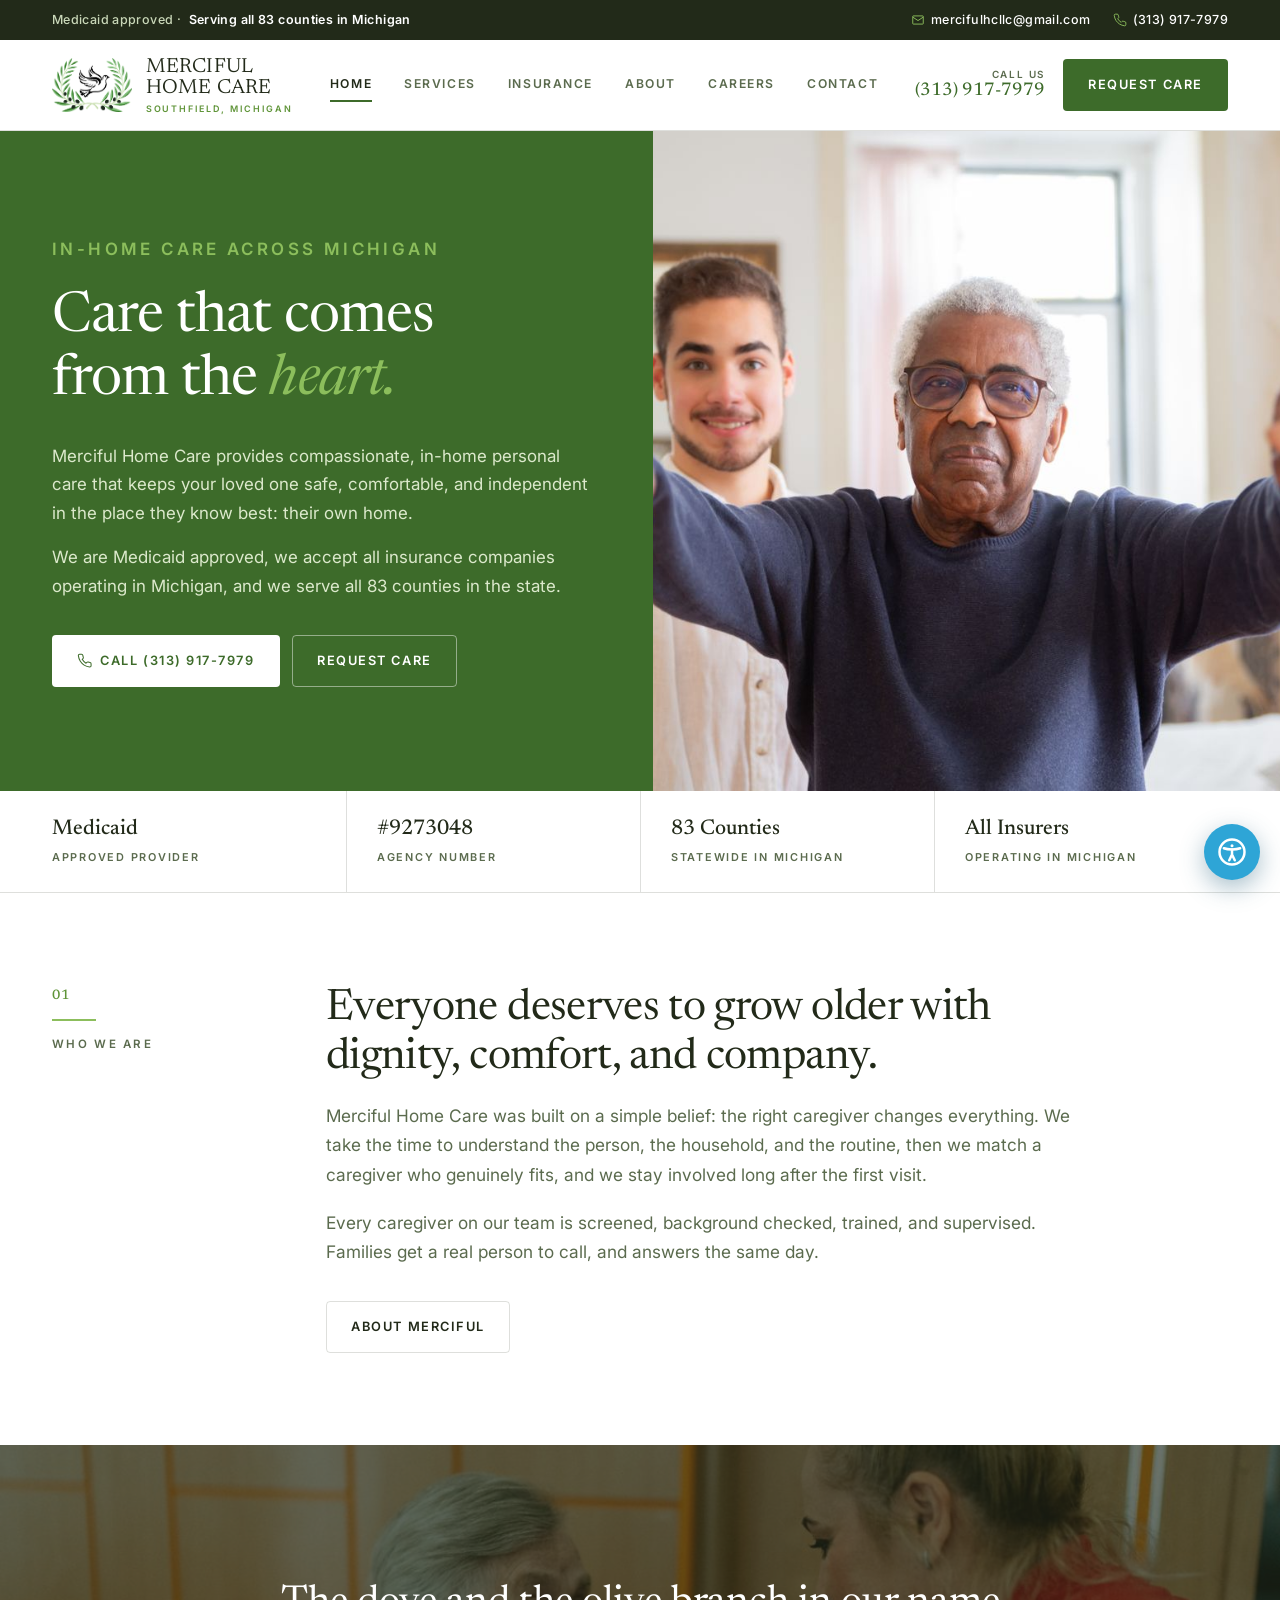
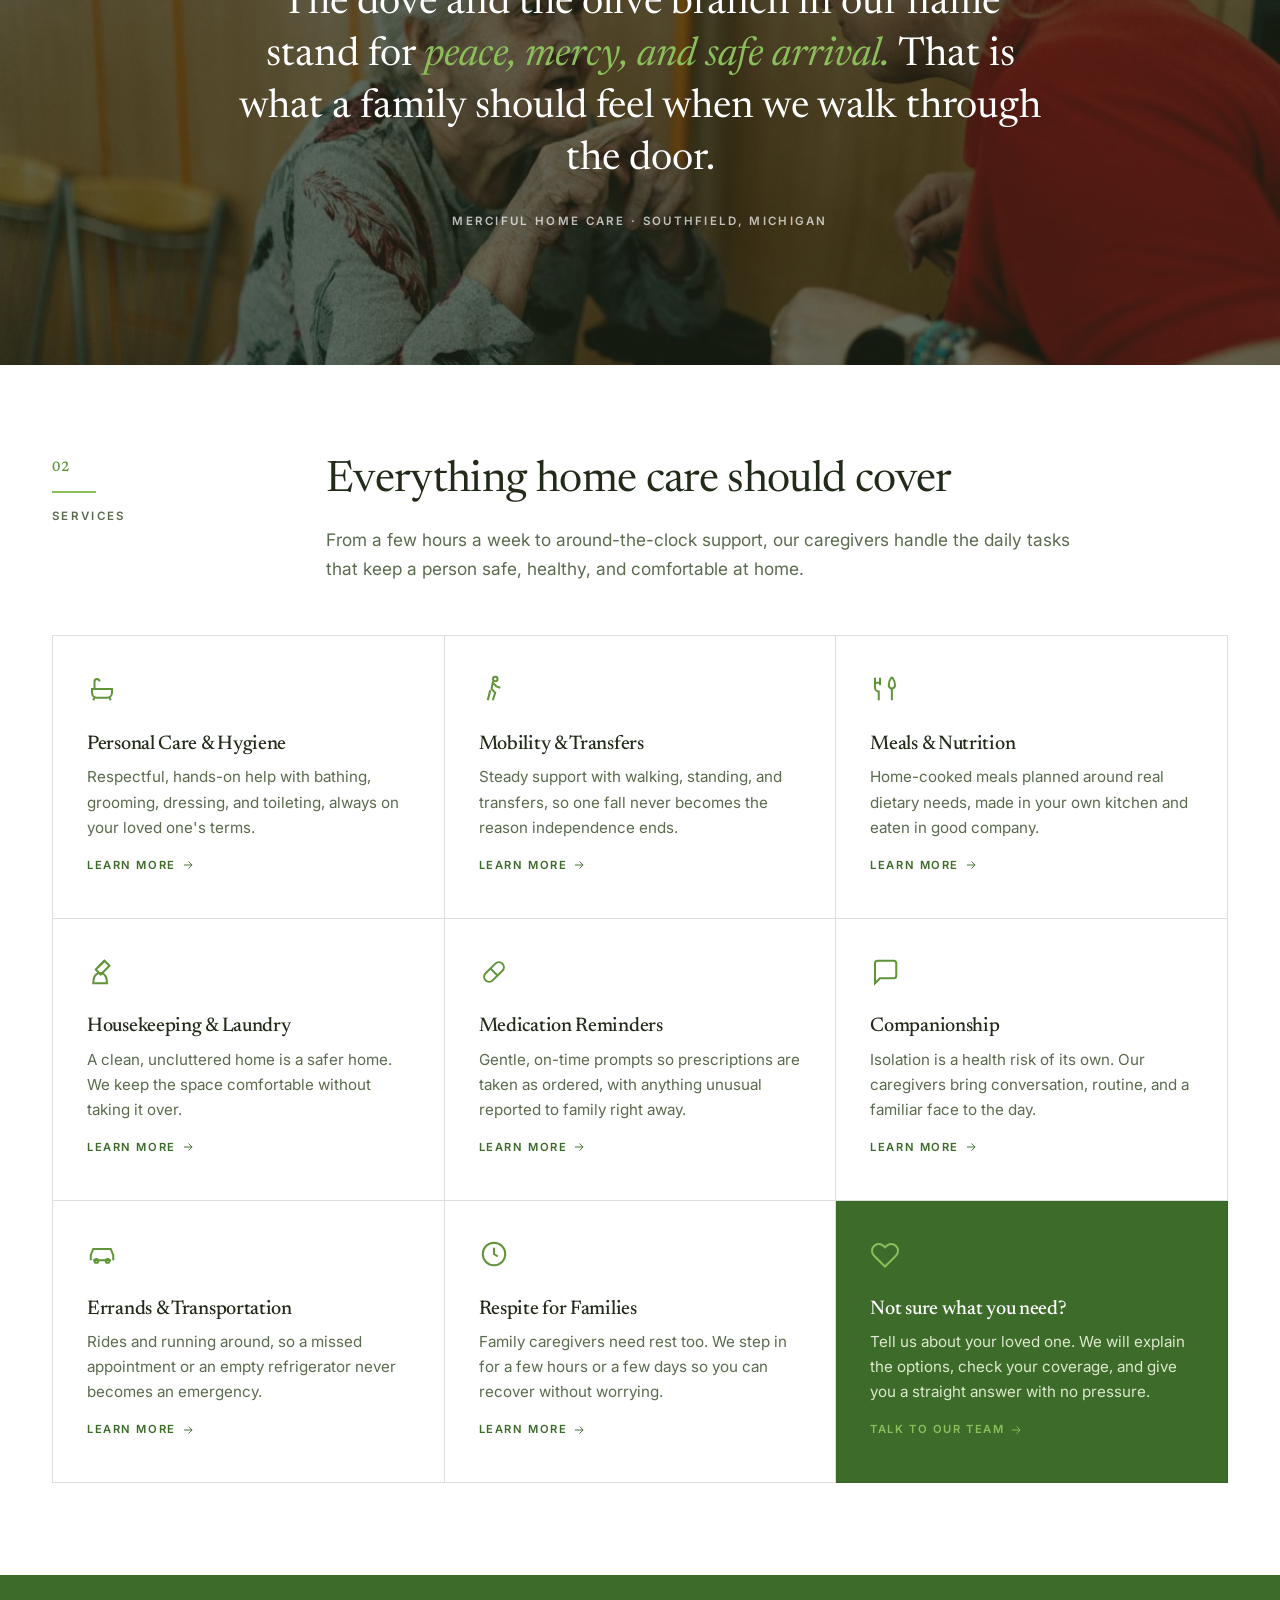
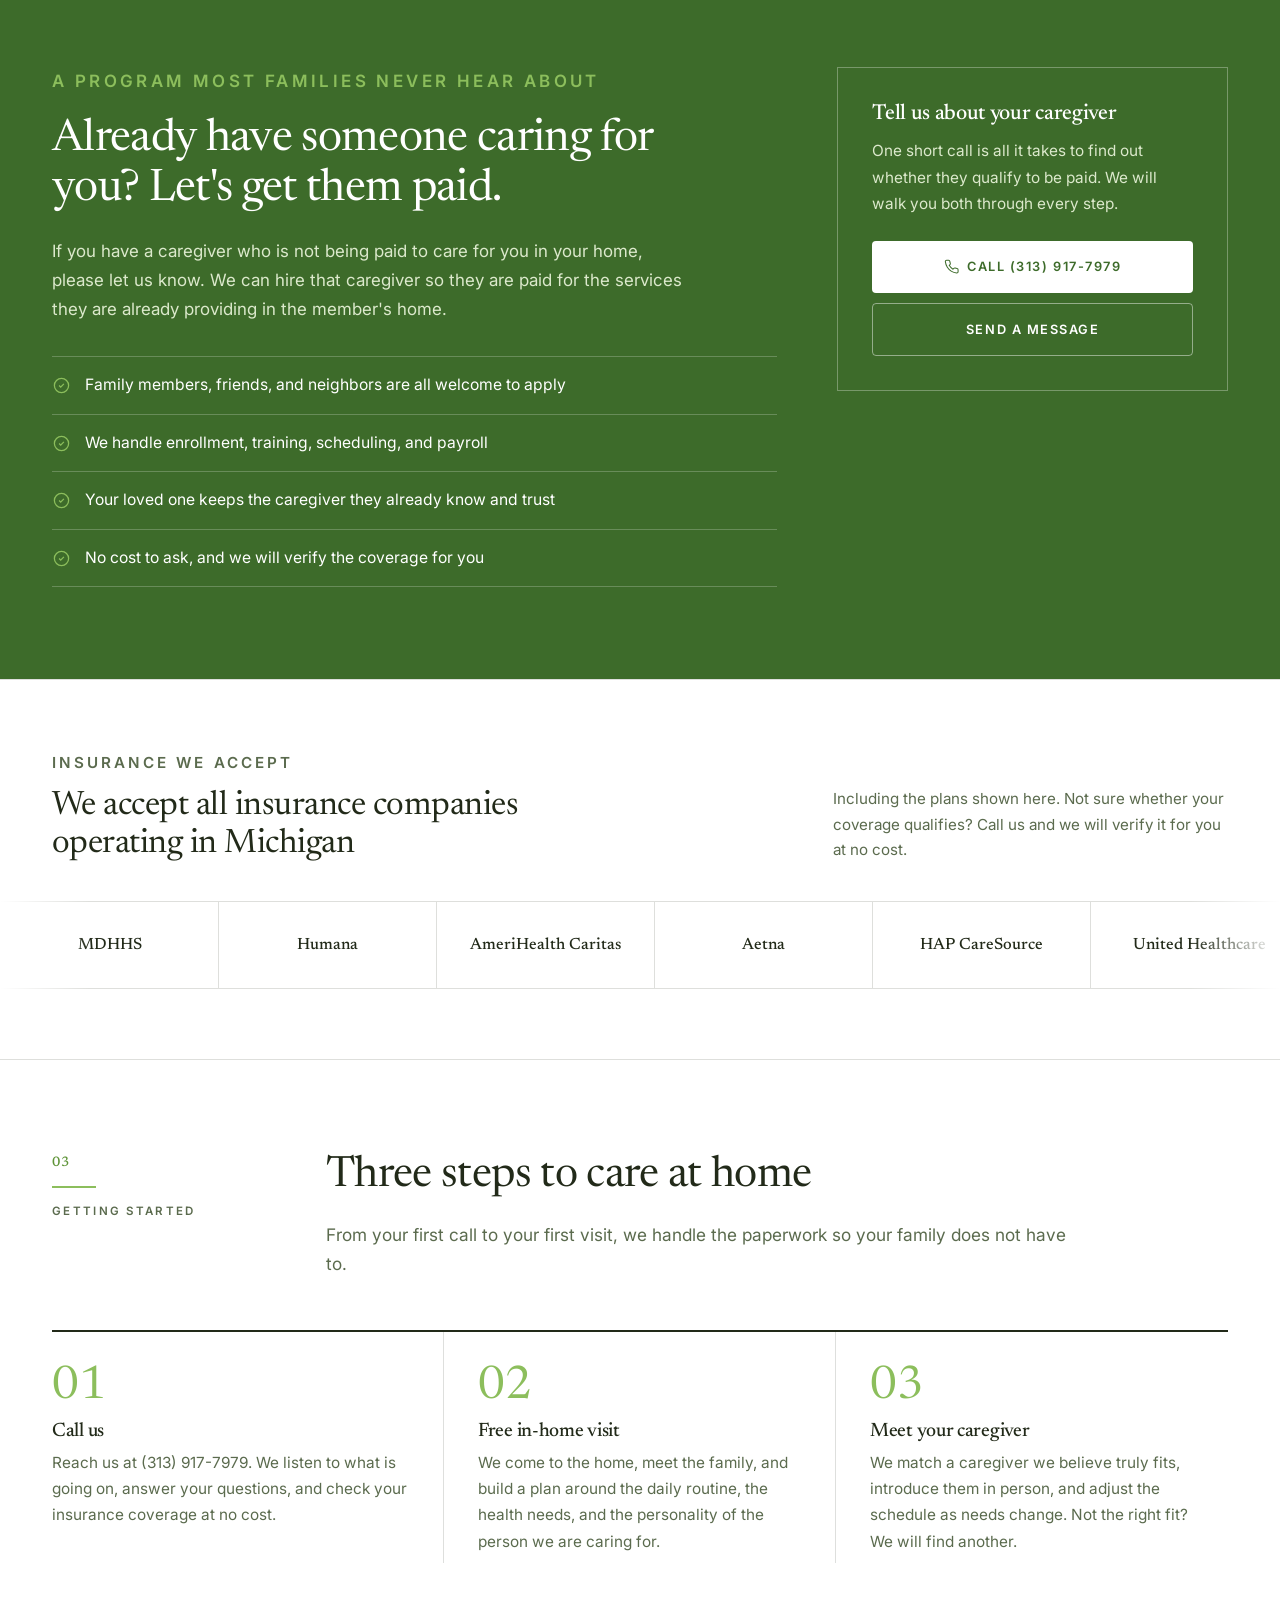
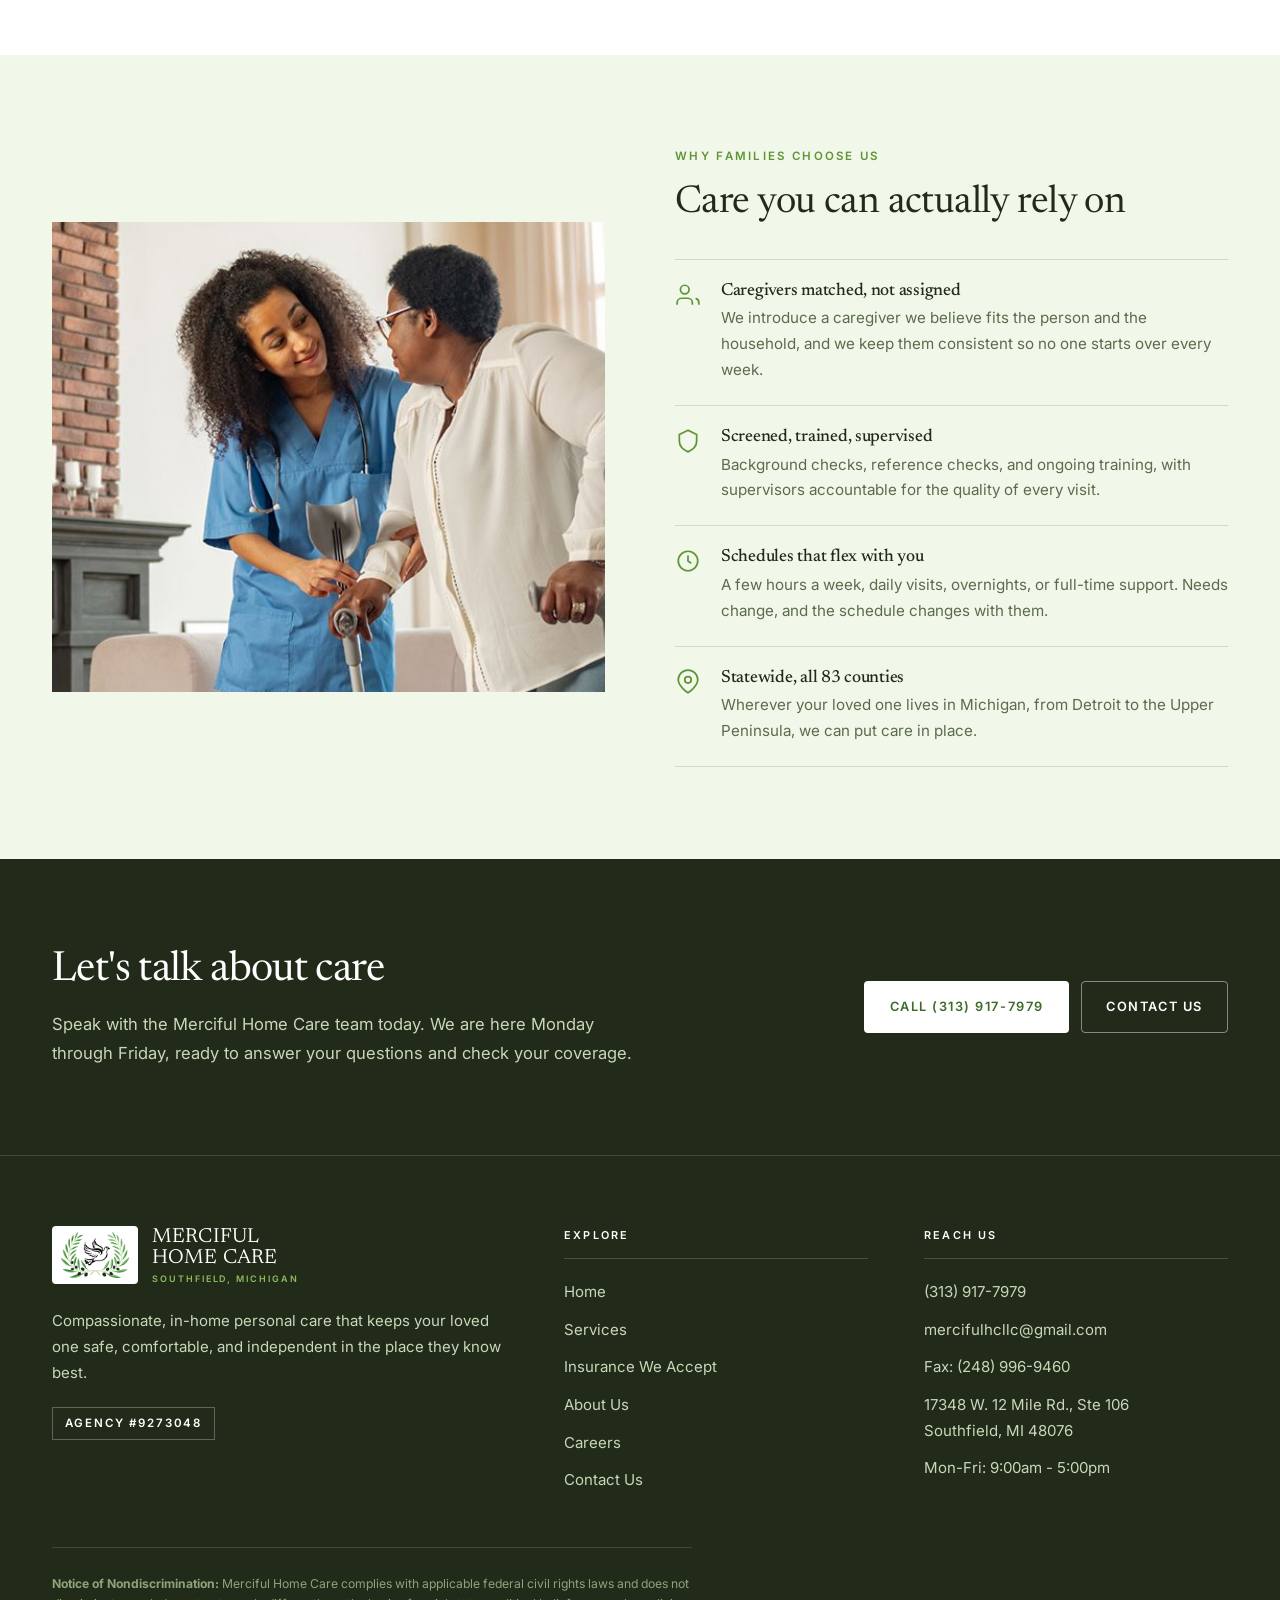
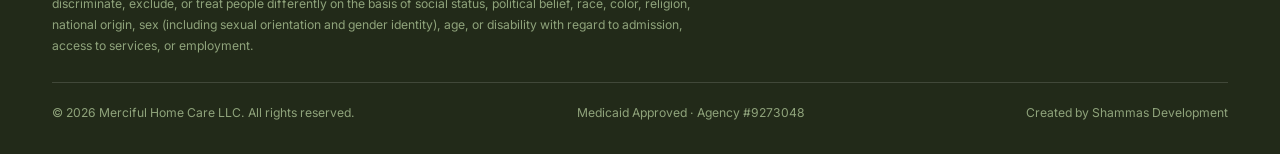
==== index.html @ ddf39260 "added full site for the demo" ====
<!DOCTYPE html>
<html lang="en">
<head>
<meta charset="UTF-8" />
<meta name="viewport" content="width=device-width, initial-scale=1" />
<title>Merciful Home Care | In-Home Care Across Michigan</title>
<meta name="description" content="Compassionate in-home personal care in Southfield and all 83 Michigan counties. Medicaid approved, all Michigan insurance accepted. Call (313) 917-7979." />
<meta property="og:title" content="Merciful Home Care | In-Home Care Across Michigan" />
<meta property="og:description" content="Compassionate in-home personal care in Southfield and all 83 Michigan counties. Medicaid approved, all Michigan insurance accepted. Call (313) 917-7979." />
<meta property="og:type" content="website" />
<meta property="og:image" content="assets/img/logo.png" />
<link rel="icon" href="favicon.ico" sizes="any">
<link rel="icon" type="image/png" href="assets/img/favicon-256.png">
<link rel="apple-touch-icon" href="assets/img/apple-touch-icon.png">
<link rel="preconnect" href="https://fonts.googleapis.com">
<link rel="preconnect" href="https://fonts.gstatic.com" crossorigin>
<link href="https://fonts.googleapis.com/css2?family=Newsreader:ital,opsz,wght@0,6..72,300;0,6..72,400;0,6..72,500;1,6..72,400&family=Inter:wght@400;500;600;700&display=swap" rel="stylesheet">
<link rel="stylesheet" href="assets/a11y.css">
<style>
:root{
  --green-deep:#3D6B2A;--green:#5F9438;--green-bright:#8CBE5C;
  --sand:#F2F8E9;--sand-deep:#E4EFD2;--paper:#FFFFFF;
  --ink:#222A19;--ink-soft:#5B6B4E;--line:rgba(34,42,25,.15);--line-soft:rgba(34,42,25,.08);
  --maxw:1240px;--r:4px;
  --display:"Newsreader",Georgia,"Times New Roman",serif;
  --body:"Inter",-apple-system,BlinkMacSystemFont,"Segoe UI",sans-serif;
}
*{box-sizing:border-box;margin:0;padding:0}
html{scroll-behavior:smooth}
body{font-family:var(--body);color:var(--ink);background:var(--paper);font-size:1.0625rem;line-height:1.7;-webkit-font-smoothing:antialiased;overflow-x:hidden}
img{max-width:100%;display:block}
a{color:inherit;text-decoration:none}
h1,h2,h3{font-family:var(--display);font-weight:400;line-height:1.12;letter-spacing:-.015em}
.wrap{max-width:var(--maxw);margin:0 auto;padding:0 32px}
.eyebrow{font-family:var(--body);font-weight:600;font-size:.72rem;letter-spacing:.2em;text-transform:uppercase;color:var(--green)}
.rule{height:1px;background:var(--line);border:0}
.btn{display:inline-flex;align-items:center;justify-content:center;gap:.6em;font-family:var(--body);font-weight:600;font-size:.8rem;letter-spacing:.12em;text-transform:uppercase;padding:1.12em 1.9em;border-radius:var(--r);border:1px solid transparent;cursor:pointer;transition:background .25s,color .25s,border-color .25s}
.btn svg{width:1.2em;height:1.2em}
.btn-solid{background:var(--green-deep);color:#fff}
.btn-solid:hover{background:var(--ink)}
.btn-line{background:transparent;color:var(--ink);border-color:var(--line)}
.btn-line:hover{border-color:var(--ink);background:var(--ink);color:#fff}
.btn-white{background:#fff;color:var(--green-deep)}
.btn-white:hover{background:var(--green-bright);color:var(--ink)}
.btn-linew{background:transparent;color:#fff;border-color:rgba(255,255,255,.45)}
.btn-linew:hover{background:#fff;color:var(--green-deep);border-color:#fff}
:focus-visible{outline:2px solid var(--green-deep);outline-offset:3px}
.topbar{background:var(--ink);color:#C9D7B8;font-size:.78rem;letter-spacing:.03em}
.topbar .wrap{display:flex;align-items:center;justify-content:space-between;gap:18px;min-height:40px;flex-wrap:wrap}
.topbar a{display:inline-flex;align-items:center;gap:.5em;color:#fff;font-weight:500;white-space:nowrap}
.topbar a svg{width:14px;height:14px;flex:none;color:var(--green-bright)}
.topbar a:hover{color:var(--green-bright)}
.topbar .left{display:inline-flex;align-items:center;gap:.6em;white-space:nowrap;font-weight:500}
.topbar .left b{color:#fff;font-weight:600}
.topbar .right{display:flex;gap:22px;align-items:center;flex-wrap:wrap}
header.nav{position:sticky;top:0;z-index:50;background:#fff;border-bottom:1px solid var(--line)}
.nav .wrap{display:flex;align-items:center;justify-content:space-between;gap:24px;min-height:90px}
.brand{display:flex;align-items:center;gap:14px;color:var(--ink)}
.brand .logo{height:54px;width:auto;flex:none}
.brand .wm{font-family:var(--display);font-size:1.28rem;line-height:1.02;letter-spacing:.01em;text-transform:uppercase;white-space:nowrap}
.brand .wm small{display:block;font-family:var(--body);font-weight:600;font-size:.56rem;letter-spacing:.22em;color:var(--green);margin-top:5px}
nav.links{display:flex;align-items:center;gap:32px}
nav.links a{font-weight:600;font-size:.76rem;letter-spacing:.13em;text-transform:uppercase;color:var(--ink-soft);padding:6px 0;border-bottom:2px solid transparent;transition:color .2s,border-color .2s}
nav.links a:hover{color:var(--ink);border-color:var(--green-bright)}
.p-home nav.links a[href="/"],.p-services nav.links a[href="services"],.p-insurance nav.links a[href="insurance"],.p-about nav.links a[href="about"],.p-careers nav.links a[href="careers"],.p-contact nav.links a[href="contact"]{color:var(--ink);border-color:var(--green-deep)}
.nav-cta{display:flex;align-items:center;gap:18px}
.nav-tel{display:inline-flex;flex-direction:column;line-height:1.15;text-align:right}
.nav-tel small{font-size:.62rem;letter-spacing:.16em;text-transform:uppercase;color:var(--ink-soft);font-weight:600}
.nav-tel b{font-family:var(--display);font-size:1.16rem;font-weight:500;color:var(--green-deep);white-space:nowrap}
.nav-call{display:none;padding:.82em}
.nav-call svg{width:20px;height:20px}
.menu-btn{display:none;position:relative;background:none;border:1px solid var(--line);border-radius:var(--r);cursor:pointer;color:var(--ink);padding:10px}
.menu-btn svg{width:22px;height:22px;transition:opacity .2s}
.nav-overlay{position:fixed;inset:0;background:rgba(34,42,25,.55);opacity:0;visibility:hidden;pointer-events:none;transition:opacity .3s,visibility .3s;z-index:49}
.nav-overlay.open{opacity:1;visibility:visible;pointer-events:auto}
body.menu-open{overflow:hidden}
body.menu-open .menu-btn>svg{opacity:0}
body.menu-open .menu-btn{border-color:rgba(255,255,255,.4)}
body.menu-open .menu-btn::before,body.menu-open .menu-btn::after{content:"";position:absolute;left:50%;top:50%;width:20px;height:2px;background:#fff;border-radius:2px}
body.menu-open .menu-btn::before{transform:translate(-50%,-50%) rotate(45deg)}
body.menu-open .menu-btn::after{transform:translate(-50%,-50%) rotate(-45deg)}
.hero{display:grid;grid-template-columns:1.02fr .98fr;min-height:min(76vh,660px)}
.hero .panel{background:var(--green-deep);color:#fff;display:flex;flex-direction:column;justify-content:center;padding:76px 0 76px 0}
.hero .inner{width:100%;padding-left:max(32px,calc((100vw - var(--maxw))/2 + 32px));padding-right:60px}
.hero .eyebrow{color:var(--green-bright)}
.hero h1{font-size:clamp(2.5rem,4.4vw,3.75rem);color:#fff;margin:.42em 0 .5em;font-weight:400}
.hero h1 em{font-style:italic;color:var(--green-bright)}
.hero p{color:#DCE9CC;font-size:1.06rem;max-width:34em}
.hero p+p{margin-top:.9em}
.hero .row{display:flex;gap:12px;flex-wrap:wrap;margin-top:34px}
.hero .shot{position:relative;background:var(--sand)}
.hero .shot img{position:absolute;inset:0;width:100%;height:100%;object-fit:cover}
.factbar{border-bottom:1px solid var(--line);background:#fff}
.factbar .wrap{display:grid;grid-template-columns:repeat(4,1fr);padding:0 32px}
.fact{padding:26px 30px 26px 0;border-left:1px solid var(--line);padding-left:30px}
.fact:first-child{border-left:0;padding-left:0}
.fact b{display:block;font-family:var(--display);font-size:1.34rem;font-weight:500;color:var(--ink);line-height:1.2}
.fact span{display:block;font-size:.68rem;letter-spacing:.16em;text-transform:uppercase;color:var(--ink-soft);font-weight:600;margin-top:5px}
.pagehead{background:var(--green-deep);color:#fff;padding:76px 0 72px}
.pagehead .crumb{font-size:.72rem;letter-spacing:.16em;text-transform:uppercase;color:var(--green-bright);font-weight:600}
.pagehead .crumb a{color:rgba(255,255,255,.66)}
.pagehead .crumb a:hover{color:#fff}
.pagehead h1{font-size:clamp(2.2rem,4.6vw,3.4rem);color:#fff;margin:.42em 0 .34em;font-weight:400;max-width:16em}
.pagehead p{color:#DCE9CC;font-size:1.06rem;max-width:52em}
.band{padding:92px 0}
.band.alt{background:var(--sand)}
.band.tight{padding:64px 0}
.grid2{display:grid;grid-template-columns:210px 1fr;gap:64px;align-items:start}
.slab{position:sticky;top:120px}
.slab .num{font-family:var(--display);font-size:.86rem;font-weight:500;color:var(--green);letter-spacing:.1em;display:block;padding-bottom:10px;border-bottom:2px solid var(--green-bright);margin-bottom:14px;width:44px}
.slab p{font-size:.72rem;letter-spacing:.2em;text-transform:uppercase;font-weight:600;color:var(--ink-soft)}
.lead h2{font-size:clamp(1.9rem,3.5vw,2.7rem);color:var(--ink);max-width:17em;font-weight:400}
.lead>p{color:var(--ink-soft);font-size:1.08rem;max-width:44em;margin-top:1.1em}
.lead .btn{margin-top:34px}
.matrix{display:grid;grid-template-columns:repeat(3,1fr);border-top:1px solid var(--line);border-left:1px solid var(--line);margin-top:52px}
.mcell{border-right:1px solid var(--line);border-bottom:1px solid var(--line);padding:38px 34px 40px;transition:background .3s;display:block}
.mcell:hover{background:var(--sand)}
.band.alt .mcell:hover{background:#fff}
.mcell .ic{color:var(--green);display:block;margin-bottom:20px}
.mcell .ic svg{width:30px;height:30px}
.mcell h3{font-size:1.24rem;color:var(--ink);margin-bottom:9px;font-weight:500}
.mcell p{font-size:.95rem;color:var(--ink-soft);line-height:1.65}
.mcell .go{display:inline-flex;align-items:center;gap:.45em;margin-top:16px;font-size:.7rem;letter-spacing:.14em;text-transform:uppercase;font-weight:600;color:var(--green-deep)}
.mcell .go svg{width:14px;height:14px;transition:transform .25s}
.mcell:hover .go svg{transform:translateX(4px)}
.mcell.fill{background:var(--green-deep);color:#fff}
.mcell.fill:hover{background:var(--ink)}
.mcell.fill h3{color:#fff}
.mcell.fill p{color:#DCE9CC}
.mcell.fill .ic,.mcell.fill .go{color:var(--green-bright)}
.photoband{position:relative;min-height:520px;display:grid;place-items:center;background:var(--ink);overflow:hidden}
.photoband img{position:absolute;inset:0;width:100%;height:100%;object-fit:cover;opacity:.36}
.photoband .q{position:relative;max-width:880px;text-align:center;color:#fff;padding:80px 32px}
.photoband blockquote{font-family:var(--display);font-size:clamp(1.6rem,3.4vw,2.5rem);line-height:1.3;font-weight:400}
.photoband blockquote em{font-style:italic;color:var(--green-bright)}
.photoband .attr{margin-top:26px;font-size:.72rem;letter-spacing:.2em;text-transform:uppercase;color:rgba(255,255,255,.7);font-weight:600}
.slist{border-top:1px solid var(--line)}
.srow{display:grid;grid-template-columns:64px 1fr 1fr;gap:44px;padding:44px 0;border-bottom:1px solid var(--line);scroll-margin-top:130px;align-items:start}
.srow .n{font-family:var(--display);font-size:1.5rem;color:var(--green-bright);font-weight:500;line-height:1}
.srow h2{font-size:1.6rem;color:var(--ink);font-weight:500;margin-bottom:.5em}
.srow>div>p{color:var(--ink-soft);font-size:1rem}
.srow ul{list-style:none;display:grid;gap:11px;padding-top:6px}
.srow li{display:flex;gap:12px;align-items:flex-start;font-size:.96rem;color:var(--ink)}
.srow li svg{width:18px;height:18px;color:var(--green);flex:none;margin-top:5px}
.hire{background:var(--green-deep);color:#fff}
.hire .wrap{display:grid;grid-template-columns:1.3fr .7fr;gap:60px;align-items:start;padding-top:92px;padding-bottom:92px}
.hire .eyebrow{color:var(--green-bright)}
.hire h2{color:#fff;font-size:clamp(1.9rem,3.8vw,2.8rem);margin:.42em 0 .5em;font-weight:400;max-width:14em}
.hire p{color:#DCE9CC;font-size:1.06rem;max-width:38em}
.hire ul{list-style:none;display:grid;gap:0;margin-top:32px;border-top:1px solid rgba(255,255,255,.22)}
.hire li{display:flex;gap:14px;align-items:flex-start;padding:15px 0;border-bottom:1px solid rgba(255,255,255,.22);font-size:.98rem;color:#fff}
.hire li svg{width:19px;height:19px;color:var(--green-bright);flex:none;margin-top:4px}
.hire .box{border:1px solid rgba(255,255,255,.3);padding:34px}
.hire .box h3{color:#fff;font-size:1.36rem;font-weight:500;margin-bottom:12px}
.hire .box p{color:#DCE9CC;font-size:.96rem;margin-bottom:24px}
.hire .box .btn{width:100%}
.hire .box .btn+.btn{margin-top:10px}
.marq-sec{padding:70px 0;background:#fff;border-top:1px solid var(--line);border-bottom:1px solid var(--line)}
.marq-sec .head{display:flex;justify-content:space-between;align-items:flex-end;gap:32px;flex-wrap:wrap;margin-bottom:38px}
.marq-sec .head h2{font-size:clamp(1.5rem,2.8vw,2.1rem);color:var(--ink);font-weight:400;max-width:16em;margin-top:.35em}
.marq-sec .head p{color:var(--ink-soft);font-size:.95rem;max-width:26em}
.marquee{position:relative;overflow:hidden;-webkit-mask-image:linear-gradient(90deg,transparent,#000 7%,#000 93%,transparent);mask-image:linear-gradient(90deg,transparent,#000 7%,#000 93%,transparent)}
.marquee-track{display:flex;width:max-content;animation:slide 52s linear infinite}
.marquee:hover .marquee-track,.marquee:focus-within .marquee-track{animation-play-state:paused}
@keyframes slide{from{transform:translateX(0)}to{transform:translateX(-50%)}}
.ins{display:flex;align-items:center;justify-content:center;text-align:center;flex:none;width:218px;height:88px;padding:0 24px;border:1px solid var(--line);border-right:0;font-family:var(--display);font-size:1.02rem;font-weight:500;color:var(--ink);line-height:1.25;background:#fff}
.marquee-track .ins:last-child{border-right:1px solid var(--line)}
.ins img{max-height:46px;max-width:160px;width:auto;object-fit:contain}
.ins-matrix{display:grid;grid-template-columns:repeat(5,1fr);border-top:1px solid var(--line);border-left:1px solid var(--line)}
.ins-matrix .ins{width:auto;height:126px;border:0;border-right:1px solid var(--line);border-bottom:1px solid var(--line)}
.steps-row{display:grid;grid-template-columns:repeat(3,1fr);border-top:2px solid var(--ink);margin-top:52px}
.stepx{padding:32px 34px 8px;border-right:1px solid var(--line)}
.stepx:first-child{padding-left:0}
.stepx:last-child{border-right:0}
.stepx .n{font-family:var(--display);font-size:2.9rem;color:var(--green-bright);line-height:1;font-weight:400}
.stepx h3{font-size:1.22rem;color:var(--ink);margin:.5em 0 .4em;font-weight:500}
.stepx p{color:var(--ink-soft);font-size:.96rem}
.split{display:grid;grid-template-columns:1fr 1fr;gap:70px;align-items:center}
.split .art{position:relative;aspect-ratio:4/3.4;background:var(--sand);overflow:hidden}
.split .art img{position:absolute;inset:0;width:100%;height:100%;object-fit:cover}
.vlist{border-top:1px solid var(--line);margin-top:34px}
.vrow{display:flex;gap:20px;padding:22px 0;border-bottom:1px solid var(--line)}
.vrow .ic{color:var(--green);flex:none}
.vrow .ic svg{width:26px;height:26px}
.vrow h3{font-size:1.1rem;color:var(--ink);margin-bottom:4px;font-weight:500}
.vrow p{color:var(--ink-soft);font-size:.95rem}
.faq details{border-bottom:1px solid var(--line);padding:24px 0}
.faq details:first-of-type{border-top:1px solid var(--line)}
.faq summary{font-family:var(--display);font-size:1.22rem;font-weight:500;color:var(--ink);cursor:pointer;list-style:none;display:flex;justify-content:space-between;gap:24px;align-items:center}
.faq summary::-webkit-details-marker{display:none}
.faq summary::after{content:"+";font-family:var(--body);font-weight:400;color:var(--green);font-size:1.5rem;line-height:1;flex:none}
.faq details[open] summary::after{content:"\2212"}
.faq p{color:var(--ink-soft);font-size:1rem;margin-top:12px;max-width:64em}
.cinfo{border-top:1px solid var(--line)}
.crow{display:grid;grid-template-columns:150px 1fr;gap:24px;padding:22px 0;border-bottom:1px solid var(--line);align-items:baseline}
.crow dt{font-size:.7rem;letter-spacing:.18em;text-transform:uppercase;font-weight:600;color:var(--ink-soft)}
.crow dd{font-family:var(--display);font-size:1.22rem;font-weight:500;color:var(--ink);overflow-wrap:anywhere}
.crow dd a:hover{color:var(--green-deep)}
.crow dd small{display:block;font-family:var(--body);font-size:.84rem;font-weight:400;color:var(--ink-soft);margin-top:3px;letter-spacing:0}
.form{background:var(--sand);padding:40px;border:1px solid var(--line)}
.band.alt .form{background:#fff}
.form h3{font-family:var(--display);font-size:1.6rem;color:var(--ink);margin-bottom:8px;font-weight:500}
.form>p{color:var(--ink-soft);font-size:.95rem;margin-bottom:26px}
.field{margin-bottom:18px}
.field label{display:block;font-weight:600;font-size:.68rem;letter-spacing:.14em;text-transform:uppercase;color:var(--ink-soft);margin-bottom:7px}
.field input,.field select,.field textarea{width:100%;font-family:var(--body);font-size:1rem;color:var(--ink);padding:.82em .9em;border:1px solid var(--line);border-radius:var(--r);background:#fff;transition:border-color .2s}
.field input:focus,.field select:focus,.field textarea:focus{outline:none;border-color:var(--green-deep)}
.row2{display:grid;grid-template-columns:1fr 1fr;gap:18px}
.form .btn{width:100%;margin-top:8px}
.form .note{font-size:.78rem;color:var(--ink-soft);margin-top:14px;line-height:1.6}
.hp{position:absolute;left:-9999px;opacity:0}
.map{border:1px solid var(--line);aspect-ratio:16/10;background:var(--sand);margin-top:34px}
.map iframe{width:100%;height:100%;border:0;display:block}
.cta{background:var(--ink);color:#fff;padding:88px 0}
.cta .wrap{display:grid;grid-template-columns:1.2fr .8fr;gap:56px;align-items:center}
.cta h2{color:#fff;font-size:clamp(1.8rem,3.4vw,2.6rem);font-weight:400;max-width:14em}
.cta p{color:#C9D7B8;font-size:1.04rem;margin-top:1em;max-width:36em}
.cta .row{display:flex;gap:12px;flex-wrap:wrap;justify-content:flex-end}
footer.site{background:var(--ink);color:#C9D7B8;font-size:.94rem;border-top:1px solid rgba(255,255,255,.14)}
footer.site .top{display:grid;grid-template-columns:1.5fr 1fr 1fr;gap:56px;padding:70px 0 54px}
footer.site .brand{color:#fff}
footer.site .brand .wm small{color:var(--green-bright)}
footer.site p.about{margin-top:24px;max-width:34em;line-height:1.75}
footer.site .agency{margin-top:20px;display:inline-block;border:1px solid rgba(255,255,255,.28);padding:.5em 1em;font-size:.72rem;letter-spacing:.16em;text-transform:uppercase;color:#fff;font-weight:600}
footer.site h4{font-family:var(--body);font-weight:600;font-size:.68rem;letter-spacing:.2em;text-transform:uppercase;color:#fff;margin-bottom:20px;padding-bottom:14px;border-bottom:1px solid rgba(255,255,255,.18)}
footer.site ul{list-style:none;display:flex;flex-direction:column;gap:12px}
footer.site ul a{overflow-wrap:anywhere}
footer.site ul a:hover{color:var(--green-bright)}
footer.site .notice{font-size:.76rem;color:#8FA37B;line-height:1.7;padding:26px 0;border-top:1px solid rgba(255,255,255,.14);max-width:80ch}
footer.site .legal{display:flex;justify-content:space-between;gap:18px;flex-wrap:wrap;font-size:.76rem;color:#8FA37B;padding:20px 0 30px;border-top:1px solid rgba(255,255,255,.14)}
footer.site .legal a{color:#8FA37B}
footer.site .legal a:hover{color:var(--green-bright)}
.reveal{opacity:0;transform:translateY(18px);transition:opacity .7s ease,transform .7s ease}
.reveal.in{opacity:1;transform:none}
[data-delay="1"]{transition-delay:.09s}[data-delay="2"]{transition-delay:.18s}[data-delay="3"]{transition-delay:.27s}
@media(max-width:1120px){
 .hero .inner{padding-left:32px;padding-right:44px;max-width:none}
 nav.links{gap:22px}
 .brand .wm{font-size:1.12rem}
 .grid2{grid-template-columns:170px 1fr;gap:44px}
}
@media(max-width:1000px){
 .nav-tel{display:none}
 .ins-matrix{grid-template-columns:repeat(3,1fr)}
}
@media(max-width:900px){
 nav.links{position:fixed;top:0;right:0;width:min(330px,86vw);height:100vh;height:100dvh;background:var(--green-deep);flex-direction:column;align-items:flex-start;justify-content:flex-start;gap:0;padding:100px 32px;transform:translateX(105%);transition:transform .32s ease;z-index:60;overflow-y:auto}
 nav.links.open{transform:none}
 nav.links a{font-size:.9rem;padding:18px 0;width:100%;border-bottom:1px solid rgba(255,255,255,.2);border-top:0;color:#fff}
 nav.links a:hover{color:var(--green-bright);border-color:rgba(255,255,255,.2)}
 .p-home nav.links a[href="/"],.p-services nav.links a[href="services"],.p-insurance nav.links a[href="insurance"],.p-about nav.links a[href="about"],.p-careers nav.links a[href="careers"],.p-contact nav.links a[href="contact"]{color:var(--green-bright);border-color:rgba(255,255,255,.2)}
 .menu-btn{display:inline-flex;z-index:70}
 .nav-req{display:none}
 .nav-call{display:inline-flex}
 .nav-cta{gap:10px}
 .nav .wrap{min-height:76px;gap:12px}
 .hero{grid-template-columns:1fr}
 .hero .shot{min-height:340px}
 .hero .panel{padding:64px 0}
 .hero .inner{margin:0;padding:0 32px}
 .factbar .wrap{grid-template-columns:1fr 1fr}
 .fact{padding:20px 24px;border-left:1px solid var(--line);border-bottom:1px solid var(--line)}
 .fact:first-child,.fact:nth-child(3){border-left:0;padding-left:0}
 .fact:nth-child(3),.fact:nth-child(4){border-bottom:0}
 .grid2{grid-template-columns:1fr;gap:22px}
 .slab{position:static;display:flex;align-items:center;gap:16px}
 .slab .num{padding-bottom:0;border-bottom:0;margin-bottom:0;width:auto}
 .matrix,.split,.hire .wrap,.cta .wrap{grid-template-columns:1fr}
 .matrix{grid-template-columns:1fr 1fr}
 .split{gap:38px}
 .cta .row{justify-content:flex-start}
 .srow{grid-template-columns:44px 1fr;gap:24px}
 .srow ul{grid-column:2}
 .steps-row{grid-template-columns:1fr}
 .stepx{border-right:0;border-bottom:1px solid var(--line);padding:26px 0 22px}
 .stepx:last-child{border-bottom:0}
 footer.site .top{grid-template-columns:1fr 1fr;gap:40px}
}
@media(max-width:680px){
 body{font-size:1rem}
 .topbar .hide-sm{display:none}
 .topbar .left{white-space:normal}
 .topbar .wrap{gap:10px;padding-top:6px;padding-bottom:6px}
 .topbar .right{gap:14px}
 .wrap{padding:0 22px}
 .hero .inner{padding:0 22px}
 .factbar .wrap{padding:0 22px}
 .band{padding:68px 0}
 .matrix{grid-template-columns:1fr}
 .ins-matrix{grid-template-columns:1fr 1fr}
 .ins-matrix .ins{height:104px;font-size:.92rem;padding:0 14px}
 .mcell{padding:30px 26px 32px}
 .brand .logo{height:44px}
 .brand .wm{font-size:1rem}
 .form{padding:28px 22px}
 .row2{grid-template-columns:1fr}
 .crow{grid-template-columns:1fr;gap:6px;padding:18px 0}
 .srow{grid-template-columns:1fr;gap:16px}
 .srow .n{font-size:1.1rem}
 .srow ul{grid-column:1}
 footer.site .top{grid-template-columns:1fr}
 .hire .wrap{padding-top:64px;padding-bottom:64px}
}
@media(max-width:400px){.brand .wm small{display:none}}
@media(prefers-reduced-motion:reduce){
 *{animation:none!important;transition:none!important;scroll-behavior:auto!important}
 .reveal{opacity:1;transform:none}
}
.gt-wrap{display:inline-flex;align-items:center}
#google_translate_element .goog-te-gadget{font-size:0}
#google_translate_element .goog-te-combo{margin:0;padding:2px 6px;border-radius:var(--r);border:1px solid rgba(255,255,255,.35);background:transparent;color:#fff;font-family:var(--body);font-size:.74rem;font-weight:500;cursor:pointer;line-height:1.4}
#google_translate_element .goog-te-combo option{color:#222A19}
.goog-te-banner-frame,.goog-logo-link,.goog-te-gadget span{display:none!important}
.goog-te-gadget{color:transparent!important}
body{top:0!important}
</style>
</head>
<body class="p-home">
<div class="topbar">
  <div class="wrap">
    <span class="left">Medicaid approved &middot; <b>Serving all 83 counties in Michigan</b></span>
    <span class="right">
      <span class="gt-wrap"><span id="google_translate_element"></span></span>
      <a class="hide-sm" href="mailto:mercifulhcllc@gmail.com"><svg viewBox="0 0 24 24" fill="none" stroke="currentColor" stroke-width="1.6"><rect x="3" y="5" width="18" height="14" rx="1"/><path d="m3 7 9 6 9-6"/></svg>mercifulhcllc@gmail.com</a>
      <a href="tel:+13139177979"><svg viewBox="0 0 24 24" fill="none" stroke="currentColor" stroke-width="1.6"><path d="M22 16.92v3a2 2 0 0 1-2.18 2 19.79 19.79 0 0 1-8.63-3.07 19.5 19.5 0 0 1-6-6 19.79 19.79 0 0 1-3.07-8.67A2 2 0 0 1 4.11 2h3a2 2 0 0 1 2 1.72c.13.96.36 1.9.7 2.81a2 2 0 0 1-.45 2.11L8.09 9.91a16 16 0 0 0 6 6l1.27-1.27a2 2 0 0 1 2.11-.45c.91.34 1.85.57 2.81.7A2 2 0 0 1 22 16.92z"/></svg>(313) 917-7979</a>
    </span>
  </div>
</div>
<header class="nav" id="nav">
  <div class="wrap">
    <a class="brand" href="/"><img src="assets/img/logo.png" alt="" class="logo" aria-hidden="true"/><span class="wm">Merciful<br>Home Care<small>Southfield, Michigan</small></span></a>
    <nav class="links" id="links">
      <a href="/">Home</a><a href="services">Services</a><a href="insurance">Insurance</a><a href="about">About</a><a href="careers">Careers</a><a href="contact">Contact</a>
    </nav>
    <div class="nav-cta">
      <a class="nav-tel" href="tel:+13139177979"><small>Call us</small><b>(313) 917-7979</b></a>
      <a class="btn btn-solid nav-req" href="contact">Request care</a>
      <a class="btn btn-solid nav-call" href="tel:+13139177979" aria-label="Call (313) 917-7979"><svg viewBox="0 0 24 24" fill="none" stroke="currentColor" stroke-width="1.6"><path d="M22 16.92v3a2 2 0 0 1-2.18 2 19.79 19.79 0 0 1-8.63-3.07 19.5 19.5 0 0 1-6-6 19.79 19.79 0 0 1-3.07-8.67A2 2 0 0 1 4.11 2h3a2 2 0 0 1 2 1.72c.13.96.36 1.9.7 2.81a2 2 0 0 1-.45 2.11L8.09 9.91a16 16 0 0 0 6 6l1.27-1.27a2 2 0 0 1 2.11-.45c.91.34 1.85.57 2.81.7A2 2 0 0 1 22 16.92z"/></svg></a>
      <button class="menu-btn" id="menuBtn" aria-label="Open menu" aria-expanded="false"><svg viewBox="0 0 24 24" fill="none" stroke="currentColor" stroke-width="1.8"><line x1="3" y1="7" x2="21" y2="7"/><line x1="3" y1="12" x2="21" y2="12"/><line x1="3" y1="17" x2="21" y2="17"/></svg></button>
    </div>
  </div>
</header>
<div class="nav-overlay" id="navOverlay" aria-hidden="true"></div>
<main>
<section class="hero">
  <div class="panel">
    <div class="inner">
      <p class="eyebrow">In-home care across Michigan</p>
      <h1>Care that comes<br>from the <em>heart.</em></h1>
      <p>Merciful Home Care provides compassionate, in-home personal care that keeps your loved one safe, comfortable, and independent in the place they know best: their own home.</p>
      <p>We are Medicaid approved, we accept all insurance companies operating in Michigan, and we serve all 83 counties in the state.</p>
      <div class="row">
        <a class="btn btn-white" href="tel:+13139177979"><svg viewBox="0 0 24 24" fill="none" stroke="currentColor" stroke-width="1.6"><path d="M22 16.92v3a2 2 0 0 1-2.18 2 19.79 19.79 0 0 1-8.63-3.07 19.5 19.5 0 0 1-6-6 19.79 19.79 0 0 1-3.07-8.67A2 2 0 0 1 4.11 2h3a2 2 0 0 1 2 1.72c.13.96.36 1.9.7 2.81a2 2 0 0 1-.45 2.11L8.09 9.91a16 16 0 0 0 6 6l1.27-1.27a2 2 0 0 1 2.11-.45c.91.34 1.85.57 2.81.7A2 2 0 0 1 22 16.92z"/></svg>Call (313) 917-7979</a>
        <a class="btn btn-linew" href="contact">Request care</a>
      </div>
    </div>
  </div>
  <div class="shot"><img src="assets/img/hero.jpg" alt="A caregiver supporting a senior man at home"/></div>
</section>

<div class="factbar">
  <div class="wrap">
    <div class="fact"><b>Medicaid</b><span>Approved provider</span></div>
    <div class="fact"><b>#9273048</b><span>Agency number</span></div>
    <div class="fact"><b>83 Counties</b><span>Statewide in Michigan</span></div>
    <div class="fact"><b>All Insurers</b><span>Operating in Michigan</span></div>
  </div>
</div>

<section class="band">
  <div class="wrap grid2">
    <div class="slab"><span class="num">01</span><p>Who we are</p></div>
    <div class="lead reveal">
      <h2>Everyone deserves to grow older with dignity, comfort, and company.</h2>
      <p>Merciful Home Care was built on a simple belief: the right caregiver changes everything. We take the time to understand the person, the household, and the routine, then we match a caregiver who genuinely fits, and we stay involved long after the first visit.</p>
      <p>Every caregiver on our team is screened, background checked, trained, and supervised. Families get a real person to call, and answers the same day.</p>
      <a class="btn btn-line" href="about">About Merciful</a>
    </div>
  </div>
</section>

<section class="band alt tight" style="padding-top:0;padding-bottom:0;background:transparent">
  <div class="photoband">
    <img src="assets/img/companionship.jpg" alt="" aria-hidden="true"/>
    <div class="q reveal">
      <blockquote>The dove and the olive branch in our name stand for <em>peace, mercy, and safe arrival.</em> That is what a family should feel when we walk through the door.</blockquote>
      <p class="attr">Merciful Home Care &middot; Southfield, Michigan</p>
    </div>
  </div>
</section>

<section class="band">
  <div class="wrap grid2">
    <div class="slab"><span class="num">02</span><p>Services</p></div>
    <div class="lead reveal">
      <h2>Everything home care should cover</h2>
      <p>From a few hours a week to around-the-clock support, our caregivers handle the daily tasks that keep a person safe, healthy, and comfortable at home.</p>
    </div>
  </div>
  <div class="wrap"><div class="matrix reveal"><a class="mcell" href="services#personal-care"><span class="ic"><svg viewBox="0 0 24 24" fill="none" stroke="currentColor" stroke-width="1.6"><path d="M4 12h16v3a4 4 0 0 1-4 4H8a4 4 0 0 1-4-4z"/><path d="M6 12V6a2 2 0 0 1 4 0"/><path d="M6 19l-1 2M18 19l1 2"/></svg></span><h3>Personal Care &amp; Hygiene</h3><p>Respectful, hands-on help with bathing, grooming, dressing, and toileting, always on your loved one's terms.</p><span class="go">Learn more <svg viewBox="0 0 24 24" fill="none" stroke="currentColor" stroke-width="1.6"><path d="M5 12h14M13 6l6 6-6 6"/></svg></span></a><a class="mcell" href="services#mobility"><span class="ic"><svg viewBox="0 0 24 24" fill="none" stroke="currentColor" stroke-width="1.6"><circle cx="13" cy="4" r="1.8"/><path d="m11 21 2-6-3-3 1-5 3 3 3 1"/><path d="m9 13-2 8"/></svg></span><h3>Mobility &amp; Transfers</h3><p>Steady support with walking, standing, and transfers, so one fall never becomes the reason independence ends.</p><span class="go">Learn more <svg viewBox="0 0 24 24" fill="none" stroke="currentColor" stroke-width="1.6"><path d="M5 12h14M13 6l6 6-6 6"/></svg></span></a><a class="mcell" href="services#meals"><span class="ic"><svg viewBox="0 0 24 24" fill="none" stroke="currentColor" stroke-width="1.6"><path d="M4 3v8a3 3 0 0 0 3 3v7"/><path d="M8 3v6M4 7h4"/><path d="M17 3c-1.5 2-2 4-2 6a2.5 2.5 0 0 0 5 0c0-2-.5-4-2-6z"/><path d="M17.5 11.5V21"/></svg></span><h3>Meals &amp; Nutrition</h3><p>Home-cooked meals planned around real dietary needs, made in your own kitchen and eaten in good company.</p><span class="go">Learn more <svg viewBox="0 0 24 24" fill="none" stroke="currentColor" stroke-width="1.6"><path d="M5 12h14M13 6l6 6-6 6"/></svg></span></a><a class="mcell" href="services#home"><span class="ic"><svg viewBox="0 0 24 24" fill="none" stroke="currentColor" stroke-width="1.6"><path d="M14 3 9 8"/><path d="m7 10 7-7 4 4-7 7z"/><path d="M9 13c-3 1-4 4-4 8h11c0-4-1-7-4-8z"/></svg></span><h3>Housekeeping &amp; Laundry</h3><p>A clean, uncluttered home is a safer home. We keep the space comfortable without taking it over.</p><span class="go">Learn more <svg viewBox="0 0 24 24" fill="none" stroke="currentColor" stroke-width="1.6"><path d="M5 12h14M13 6l6 6-6 6"/></svg></span></a><a class="mcell" href="services#meds"><span class="ic"><svg viewBox="0 0 24 24" fill="none" stroke="currentColor" stroke-width="1.6"><rect x="2.5" y="8" width="19" height="8" rx="4" transform="rotate(-45 12 12)"/><path d="M9 9l6 6"/></svg></span><h3>Medication Reminders</h3><p>Gentle, on-time prompts so prescriptions are taken as ordered, with anything unusual reported to family right away.</p><span class="go">Learn more <svg viewBox="0 0 24 24" fill="none" stroke="currentColor" stroke-width="1.6"><path d="M5 12h14M13 6l6 6-6 6"/></svg></span></a><a class="mcell" href="services#companionship"><span class="ic"><svg viewBox="0 0 24 24" fill="none" stroke="currentColor" stroke-width="1.6"><path d="M21 15a2 2 0 0 1-2 2H8l-4 4V5a2 2 0 0 1 2-2h13a2 2 0 0 1 2 2z"/></svg></span><h3>Companionship</h3><p>Isolation is a health risk of its own. Our caregivers bring conversation, routine, and a familiar face to the day.</p><span class="go">Learn more <svg viewBox="0 0 24 24" fill="none" stroke="currentColor" stroke-width="1.6"><path d="M5 12h14M13 6l6 6-6 6"/></svg></span></a><a class="mcell" href="services#errands"><span class="ic"><svg viewBox="0 0 24 24" fill="none" stroke="currentColor" stroke-width="1.6"><path d="M5 17h14M3 17v-4l2-5h14l2 5v4"/><circle cx="7.5" cy="17.5" r="1.5"/><circle cx="16.5" cy="17.5" r="1.5"/></svg></span><h3>Errands &amp; Transportation</h3><p>Rides and running around, so a missed appointment or an empty refrigerator never becomes an emergency.</p><span class="go">Learn more <svg viewBox="0 0 24 24" fill="none" stroke="currentColor" stroke-width="1.6"><path d="M5 12h14M13 6l6 6-6 6"/></svg></span></a><a class="mcell" href="services#respite"><span class="ic"><svg viewBox="0 0 24 24" fill="none" stroke="currentColor" stroke-width="1.6"><circle cx="12" cy="12" r="9"/><path d="M12 7v5l3 2"/></svg></span><h3>Respite for Families</h3><p>Family caregivers need rest too. We step in for a few hours or a few days so you can recover without worrying.</p><span class="go">Learn more <svg viewBox="0 0 24 24" fill="none" stroke="currentColor" stroke-width="1.6"><path d="M5 12h14M13 6l6 6-6 6"/></svg></span></a><a class="mcell fill" href="contact"><span class="ic"><svg viewBox="0 0 24 24" fill="none" stroke="currentColor" stroke-width="1.6"><path d="M20.8 5.6a5.4 5.4 0 0 0-7.7 0L12 6.7l-1.1-1.1a5.4 5.4 0 0 0-7.7 7.7l1.1 1.1L12 22l7.7-7.6 1.1-1.1a5.4 5.4 0 0 0 0-7.7z"/></svg></span><h3>Not sure what you need?</h3><p>Tell us about your loved one. We will explain the options, check your coverage, and give you a straight answer with no pressure.</p><span class="go">Talk to our team <svg viewBox="0 0 24 24" fill="none" stroke="currentColor" stroke-width="1.6"><path d="M5 12h14M13 6l6 6-6 6"/></svg></span></a></div></div>
</section>

<section class="hire">
  <div class="wrap">
    <div class="reveal">
      <p class="eyebrow">A program most families never hear about</p>
      <h2>Already have someone caring for you? Let's get them paid.</h2>
      <p>If you have a caregiver who is not being paid to care for you in your home, please let us know. We can hire that caregiver so they are paid for the services they are already providing in the member's home.</p>
      <ul>
        <li><svg viewBox="0 0 24 24" fill="none" stroke="currentColor" stroke-width="1.6"><path d="m9 12 2 2 4-4"/><circle cx="12" cy="12" r="9"/></svg>Family members, friends, and neighbors are all welcome to apply</li>
        <li><svg viewBox="0 0 24 24" fill="none" stroke="currentColor" stroke-width="1.6"><path d="m9 12 2 2 4-4"/><circle cx="12" cy="12" r="9"/></svg>We handle enrollment, training, scheduling, and payroll</li>
        <li><svg viewBox="0 0 24 24" fill="none" stroke="currentColor" stroke-width="1.6"><path d="m9 12 2 2 4-4"/><circle cx="12" cy="12" r="9"/></svg>Your loved one keeps the caregiver they already know and trust</li>
        <li><svg viewBox="0 0 24 24" fill="none" stroke="currentColor" stroke-width="1.6"><path d="m9 12 2 2 4-4"/><circle cx="12" cy="12" r="9"/></svg>No cost to ask, and we will verify the coverage for you</li>
      </ul>
    </div>
    <div class="box reveal" data-delay="1">
      <h3>Tell us about your caregiver</h3>
      <p>One short call is all it takes to find out whether they qualify to be paid. We will walk you both through every step.</p>
      <a class="btn btn-white" href="tel:+13139177979"><svg viewBox="0 0 24 24" fill="none" stroke="currentColor" stroke-width="1.6"><path d="M22 16.92v3a2 2 0 0 1-2.18 2 19.79 19.79 0 0 1-8.63-3.07 19.5 19.5 0 0 1-6-6 19.79 19.79 0 0 1-3.07-8.67A2 2 0 0 1 4.11 2h3a2 2 0 0 1 2 1.72c.13.96.36 1.9.7 2.81a2 2 0 0 1-.45 2.11L8.09 9.91a16 16 0 0 0 6 6l1.27-1.27a2 2 0 0 1 2.11-.45c.91.34 1.85.57 2.81.7A2 2 0 0 1 22 16.92z"/></svg>Call (313) 917-7979</a>
      <a class="btn btn-linew" href="contact">Send a message</a>
    </div>
  </div>
</section>

<section class="marq-sec">
  <div class="wrap">
    <div class="head reveal">
      <div><p class="eyebrow">Insurance we accept</p><h2>We accept all insurance companies operating in Michigan</h2></div>
      <p>Including the plans shown here. Not sure whether your coverage qualifies? Call us and we will verify it for you at no cost.</p>
    </div>
  </div>
  <div class="marquee" role="region" aria-label="Insurance carriers we work with">
    <div class="marquee-track"><span class="ins" data-logo="mdhhs" data-name="MDHHS">MDHHS</span><span class="ins" data-logo="humana" data-name="Humana">Humana</span><span class="ins" data-logo="amerihealth-caritas" data-name="AmeriHealth Caritas">AmeriHealth Caritas</span><span class="ins" data-logo="aetna" data-name="Aetna">Aetna</span><span class="ins" data-logo="hap-caresource" data-name="HAP CareSource">HAP CareSource</span><span class="ins" data-logo="united-healthcare" data-name="United Healthcare">United Healthcare</span><span class="ins" data-logo="molina" data-name="Molina Healthcare">Molina Healthcare</span><span class="ins" data-logo="wellcare-meridian" data-name="Wellcare by Meridian">Wellcare by Meridian</span><span class="ins" data-logo="priority-health" data-name="Priority Health">Priority Health</span><span class="ins" data-logo="daaa" data-name="Detroit Area Agency on Aging">Detroit Area Agency on Aging</span><span class="ins" data-logo="mdhhs" data-name="MDHHS">MDHHS</span><span class="ins" data-logo="humana" data-name="Humana">Humana</span><span class="ins" data-logo="amerihealth-caritas" data-name="AmeriHealth Caritas">AmeriHealth Caritas</span><span class="ins" data-logo="aetna" data-name="Aetna">Aetna</span><span class="ins" data-logo="hap-caresource" data-name="HAP CareSource">HAP CareSource</span><span class="ins" data-logo="united-healthcare" data-name="United Healthcare">United Healthcare</span><span class="ins" data-logo="molina" data-name="Molina Healthcare">Molina Healthcare</span><span class="ins" data-logo="wellcare-meridian" data-name="Wellcare by Meridian">Wellcare by Meridian</span><span class="ins" data-logo="priority-health" data-name="Priority Health">Priority Health</span><span class="ins" data-logo="daaa" data-name="Detroit Area Agency on Aging">Detroit Area Agency on Aging</span></div>
  </div>
</section>

<section class="band">
  <div class="wrap grid2">
    <div class="slab"><span class="num">03</span><p>Getting started</p></div>
    <div class="lead reveal">
      <h2>Three steps to care at home</h2>
      <p>From your first call to your first visit, we handle the paperwork so your family does not have to.</p>
    </div>
  </div>
  <div class="wrap">
    <div class="steps-row reveal">
      <div class="stepx"><span class="n">01</span><h3>Call us</h3><p>Reach us at (313) 917-7979. We listen to what is going on, answer your questions, and check your insurance coverage at no cost.</p></div>
      <div class="stepx"><span class="n">02</span><h3>Free in-home visit</h3><p>We come to the home, meet the family, and build a plan around the daily routine, the health needs, and the personality of the person we are caring for.</p></div>
      <div class="stepx"><span class="n">03</span><h3>Meet your caregiver</h3><p>We match a caregiver we believe truly fits, introduce them in person, and adjust the schedule as needs change. Not the right fit? We will find another.</p></div>
    </div>
  </div>
</section>

<section class="band alt">
  <div class="wrap split">
    <div class="art reveal"><img src="assets/img/mobility.jpg" alt="A caregiver helping a client walk safely at home" loading="lazy"/></div>
    <div class="reveal" data-delay="1">
      <p class="eyebrow">Why families choose us</p>
      <h2 style="font-size:clamp(1.8rem,3.2vw,2.4rem);font-weight:400;margin-top:.4em">Care you can actually rely on</h2>
      <div class="vlist">
        <div class="vrow"><span class="ic"><svg viewBox="0 0 24 24" fill="none" stroke="currentColor" stroke-width="1.6"><path d="M16 21v-2a4 4 0 0 0-4-4H6a4 4 0 0 0-4 4v2"/><circle cx="9" cy="7" r="4"/><path d="M22 21v-2a4 4 0 0 0-3-3.87"/></svg></span><div><h3>Caregivers matched, not assigned</h3><p>We introduce a caregiver we believe fits the person and the household, and we keep them consistent so no one starts over every week.</p></div></div>
        <div class="vrow"><span class="ic"><svg viewBox="0 0 24 24" fill="none" stroke="currentColor" stroke-width="1.6"><path d="M12 2 4 6v6c0 5 3.5 8 8 10 4.5-2 8-5 8-10V6z"/></svg></span><div><h3>Screened, trained, supervised</h3><p>Background checks, reference checks, and ongoing training, with supervisors accountable for the quality of every visit.</p></div></div>
        <div class="vrow"><span class="ic"><svg viewBox="0 0 24 24" fill="none" stroke="currentColor" stroke-width="1.6"><circle cx="12" cy="12" r="9"/><path d="M12 7v5l3 2"/></svg></span><div><h3>Schedules that flex with you</h3><p>A few hours a week, daily visits, overnights, or full-time support. Needs change, and the schedule changes with them.</p></div></div>
        <div class="vrow"><span class="ic"><svg viewBox="0 0 24 24" fill="none" stroke="currentColor" stroke-width="1.6"><path d="M21 10c0 6-9 12-9 12s-9-6-9-12a9 9 0 0 1 18 0z"/><circle cx="12" cy="10" r="3"/></svg></span><div><h3>Statewide, all 83 counties</h3><p>Wherever your loved one lives in Michigan, from Detroit to the Upper Peninsula, we can put care in place.</p></div></div>
      </div>
    </div>
  </div>
</section>

<section class="cta">
  <div class="wrap reveal">
    <div><h2>Let's talk about care</h2><p>Speak with the Merciful Home Care team today. We are here Monday through Friday, ready to answer your questions and check your coverage.</p></div>
    <div class="row"><a class="btn btn-white" href="tel:+13139177979">Call (313) 917-7979</a><a class="btn btn-linew" href="contact">Contact us</a></div>
  </div>
</section>
</main>
<footer class="site">
  <div class="wrap">
    <div class="top">
      <div>
        <a class="brand" href="/"><img src="assets/img/logo.png" alt="" class="logo" style="height:58px;background:#fff;padding:6px 9px;border-radius:4px" aria-hidden="true"/><span class="wm">Merciful<br>Home Care<small>Southfield, Michigan</small></span></a>
        <p class="about">Compassionate, in-home personal care that keeps your loved one safe, comfortable, and independent in the place they know best.</p>
        <span class="agency">Agency #9273048</span>
      </div>
      <div><h4>Explore</h4><ul><li><a href="/">Home</a></li><li><a href="services">Services</a></li><li><a href="insurance">Insurance We Accept</a></li><li><a href="about">About Us</a></li><li><a href="careers">Careers</a></li><li><a href="contact">Contact Us</a></li></ul></div>
      <div><h4>Reach Us</h4><ul><li><a href="tel:+13139177979">(313) 917-7979</a></li><li><a href="mailto:mercifulhcllc@gmail.com">mercifulhcllc@gmail.com</a></li><li>Fax: (248) 996-9460</li><li><a href="https://maps.google.com/maps?q=17348+W.+12+Mile+Rd.+Southfield+MI+48076" target="_blank" rel="noopener">17348 W. 12 Mile Rd., Ste 106<br>Southfield, MI 48076</a></li><li>Mon-Fri: 9:00am - 5:00pm</li></ul></div>
    </div>
    <p class="notice"><strong>Notice of Nondiscrimination:</strong> Merciful Home Care complies with applicable federal civil rights laws and does not discriminate, exclude, or treat people differently on the basis of social status, political belief, race, color, religion, national origin, sex (including sexual orientation and gender identity), age, or disability with regard to admission, access to services, or employment.</p>
    <div class="legal"><span>&copy; 2026 Merciful Home Care LLC. All rights reserved.</span><span>Medicaid Approved &middot; Agency #9273048</span><span>Created by <a href="https://shammasdevelopment.io/" target="_blank" rel="noopener">Shammas Development</a></span></div>
  </div>
</footer>
<script>
  const menuBtn=document.getElementById('menuBtn'),links=document.getElementById('links'),overlay=document.getElementById('navOverlay');
  const setMenu=(open)=>{links.classList.toggle('open',open);overlay.classList.toggle('open',open);document.body.classList.toggle('menu-open',open);menuBtn.setAttribute('aria-expanded',open);};
  menuBtn.addEventListener('click',()=>setMenu(!links.classList.contains('open')));
  overlay.addEventListener('click',()=>setMenu(false));
  links.querySelectorAll('a').forEach(a=>a.addEventListener('click',()=>setMenu(false)));
  document.addEventListener('keydown',e=>{if(e.key==='Escape')setMenu(false);});
  window.addEventListener('resize',()=>{if(window.innerWidth>900)setMenu(false);});
  const io=new IntersectionObserver((es)=>{es.forEach(e=>{if(e.isIntersecting){e.target.classList.add('in');io.unobserve(e.target);}});},{threshold:.1,rootMargin:'0px 0px -40px 0px'});
  document.querySelectorAll('.reveal').forEach(el=>io.observe(el));
  /* Insurance logos: drop a PNG named <slug>.png into assets/img/insurance/ and it
     replaces the text wordmark automatically. No HTML edit, no broken images. */
  document.querySelectorAll('[data-logo]').forEach(el=>{
    const im=new Image();
    im.alt=el.dataset.name||'';
    im.loading='lazy';
    im.onload=()=>{el.textContent='';el.appendChild(im);};
    im.src='assets/img/insurance/'+el.dataset.logo+'.png';
  });
</script>

<script type="text/javascript">
function googleTranslateElementInit(){new google.translate.TranslateElement({pageLanguage:'en',autoDisplay:false},'google_translate_element');}
</script>
<script type="text/javascript" src="https://translate.google.com/translate_a/element.js?cb=googleTranslateElementInit"></script>
<script src="assets/a11y.js" defer></script>
</body>
</html>
---- assets/a11y.css ----
/* Spirit Home Health Care — Accessibility widget */
.acc-btn{position:fixed;right:20px;bottom:20px;z-index:9998;width:56px;height:56px;border-radius:50%;background:#2EA5D6;border:none;color:#fff;box-shadow:0 8px 24px rgba(64,115,140,.45);cursor:pointer;display:grid;place-items:center;transition:transform .2s,background .2s}
.acc-btn:hover,.acc-btn:focus-visible{transform:scale(1.06);background:#40738C}
.acc-btn svg{width:30px;height:30px}
.acc-panel{position:fixed;right:20px;bottom:88px;z-index:9998;width:300px;max-width:calc(100vw - 40px);background:#fff;border-radius:16px;box-shadow:0 20px 50px rgba(50,62,73,.3);border:1px solid rgba(64,115,140,.15);padding:18px;transform:translateY(12px);opacity:0;visibility:hidden;transition:opacity .25s,transform .25s,visibility .25s;font-family:"Mulish",-apple-system,BlinkMacSystemFont,"Segoe UI",sans-serif}
.acc-panel.open{opacity:1;visibility:visible;transform:translateY(0)}
.acc-panel h3{font-size:1rem;font-weight:800;color:#323E49;margin:0 0 12px;display:flex;align-items:center;gap:8px}
.acc-panel h3 svg{width:20px;height:20px;color:#2EA5D6}
.acc-grid{display:grid;grid-template-columns:1fr 1fr;gap:9px}
.acc-opt{display:flex;flex-direction:column;align-items:center;justify-content:center;gap:6px;min-height:74px;padding:10px 8px;border:1.5px solid rgba(64,115,140,.18);border-radius:12px;background:#fff;color:#323E49;font-size:.8rem;font-weight:700;cursor:pointer;text-align:center;transition:border-color .2s,background .2s,color .2s;font-family:inherit}
.acc-opt:hover{border-color:#2EA5D6}
.acc-opt.active{border-color:#2EA5D6;background:#EAF5FB;color:#2EA5D6}
.acc-opt svg{width:22px;height:22px}
.acc-reset{grid-column:1 / -1;margin-top:4px;padding:11px;border:none;border-radius:10px;background:#323E49;color:#fff;font-weight:700;font-size:.85rem;cursor:pointer;font-family:inherit}
.acc-reset:hover{background:#40738C}
/* applied effects */
html.acc-contrast{filter:contrast(1.18) saturate(1.28)}
html.acc-links a{text-decoration:underline !important;text-underline-offset:2px;outline:2px solid #2EA5D6;outline-offset:1px;border-radius:2px}
html.acc-readable body,html.acc-readable body *{font-family:Verdana,Tahoma,Arial,sans-serif !important;letter-spacing:.02em}
html.acc-readable body{line-height:1.95 !important}
html.acc-cursor,html.acc-cursor *{cursor:url('data:image/svg+xml;utf8,<svg xmlns="http://www.w3.org/2000/svg" width="42" height="42" viewBox="0 0 42 42"><path d="M7 3l26 15-11 2 6 13-5 2-6-13-9 6z" fill="%23000" stroke="%23fff" stroke-width="1.6"/></svg>') 5 3, auto !important}
@media(max-width:560px){.acc-btn{width:50px;height:50px;right:14px;bottom:14px}.acc-panel{right:14px;bottom:74px}}
@media print{.acc-btn,.acc-panel{display:none !important}}
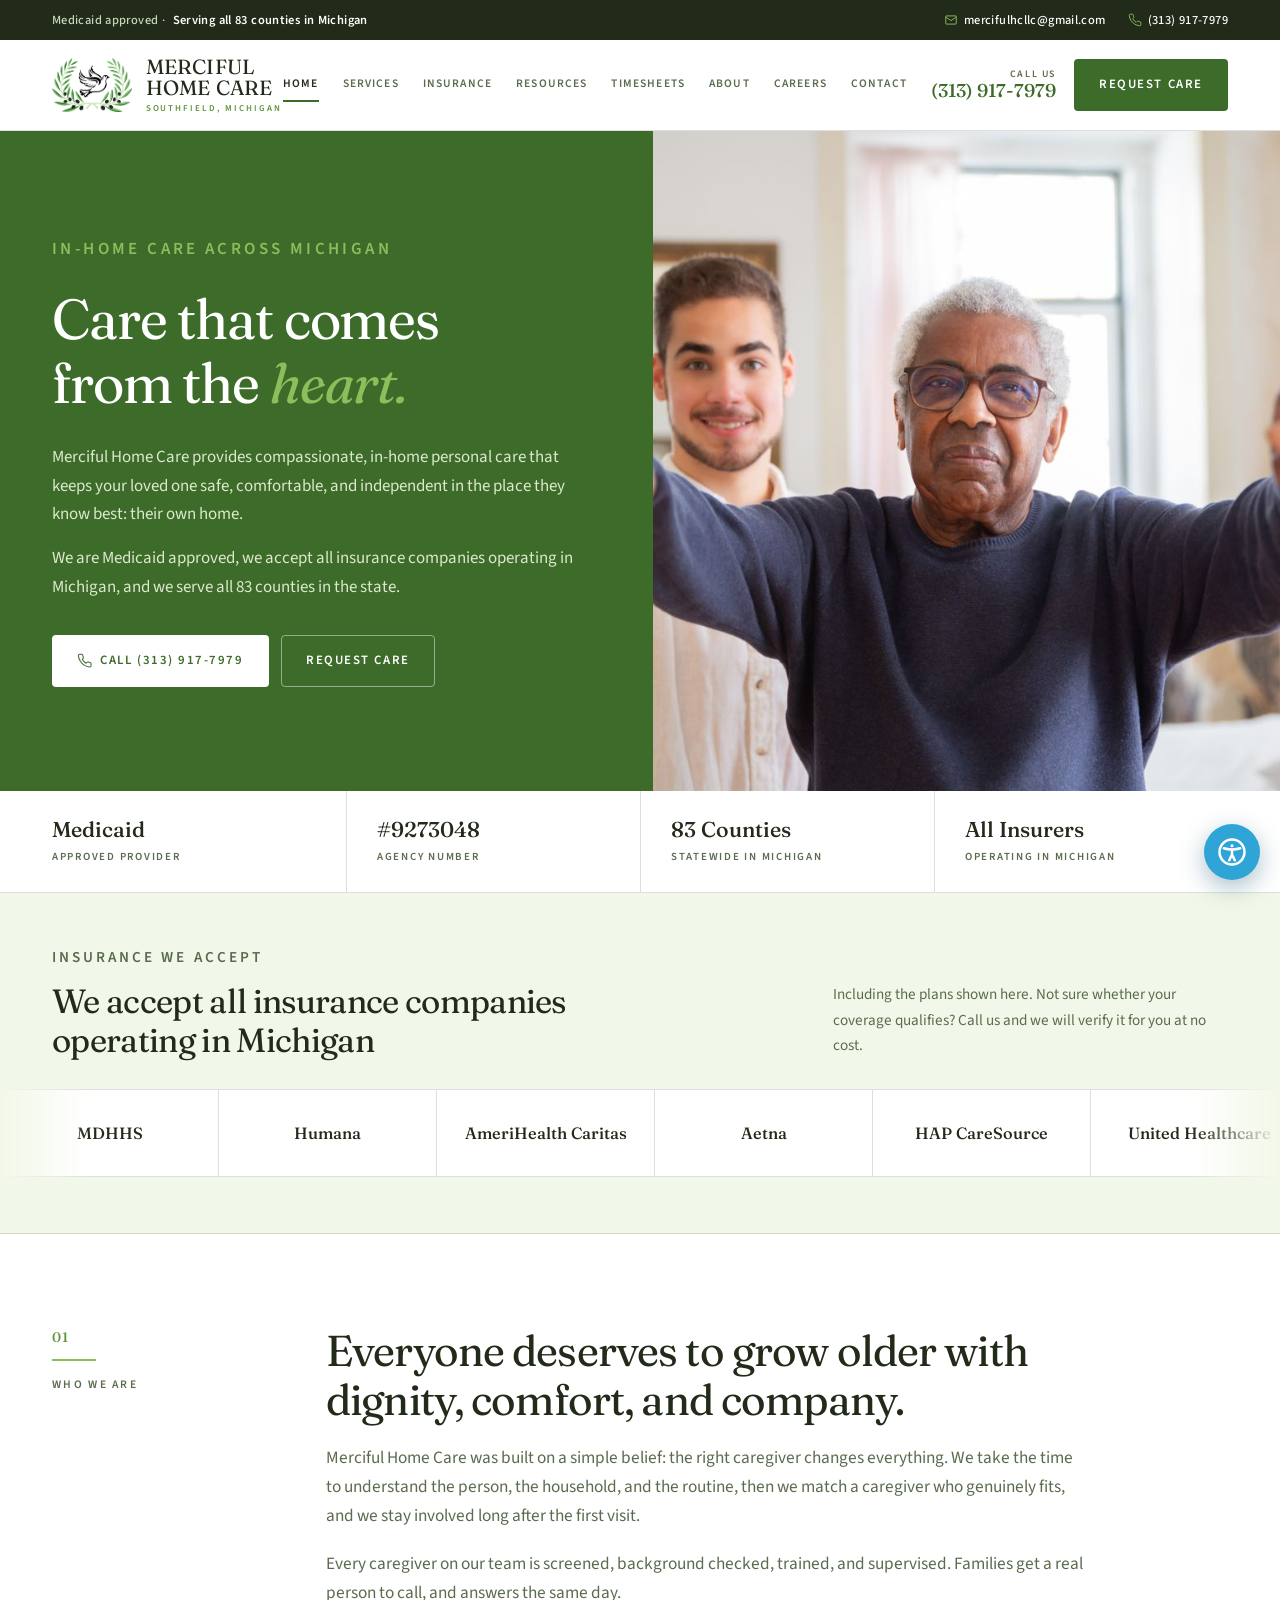
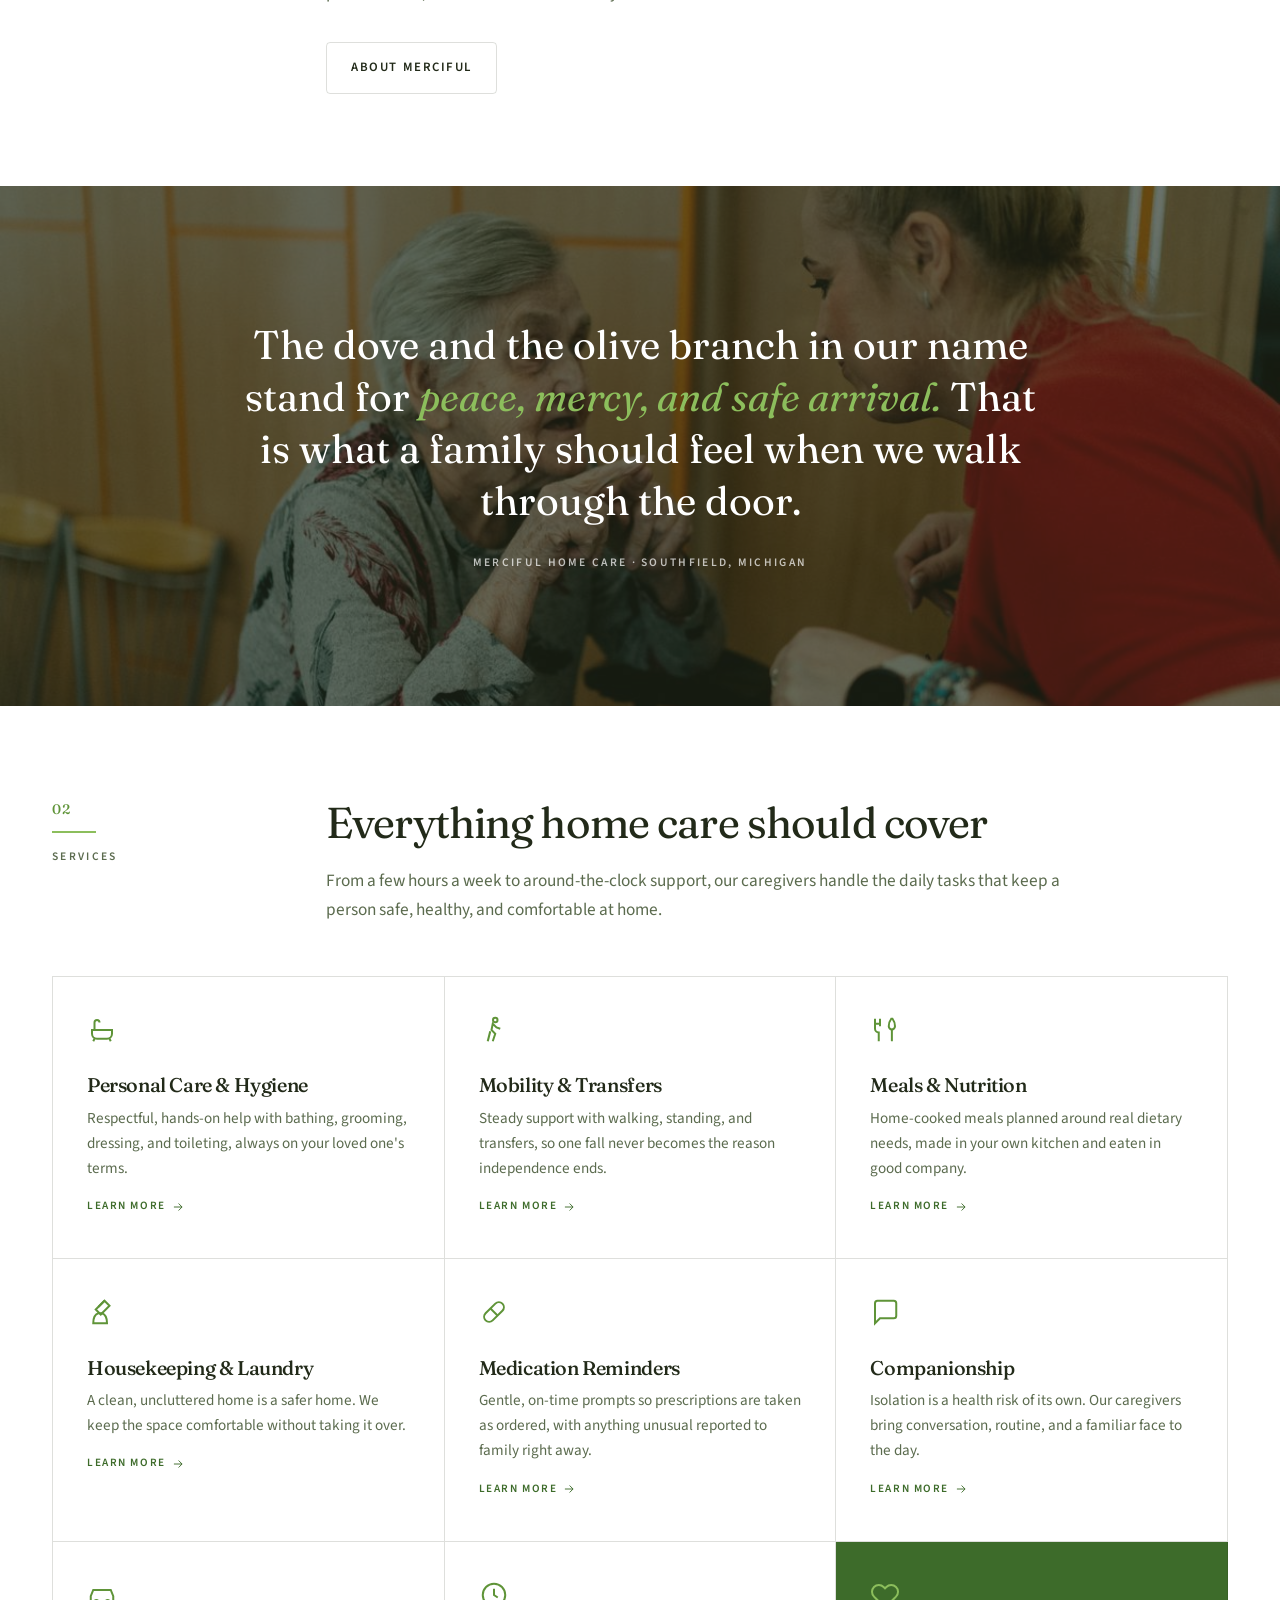
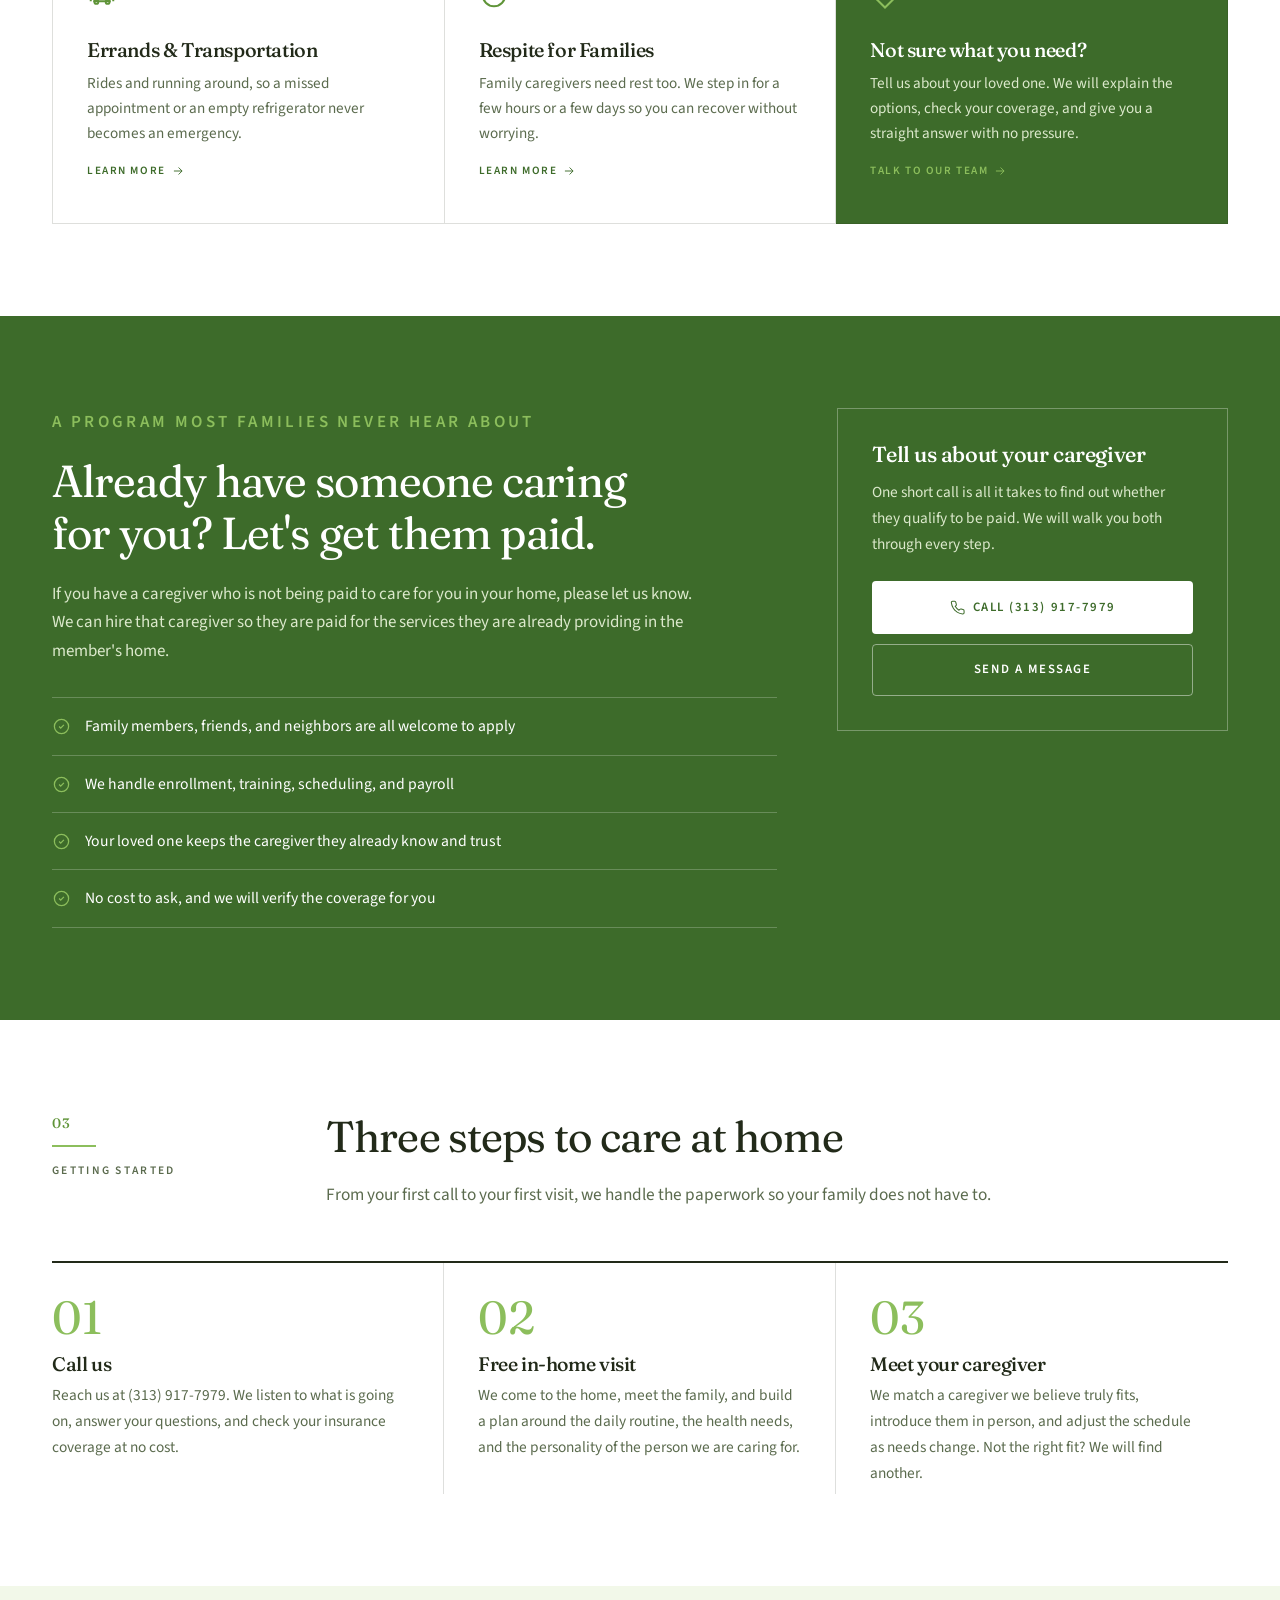
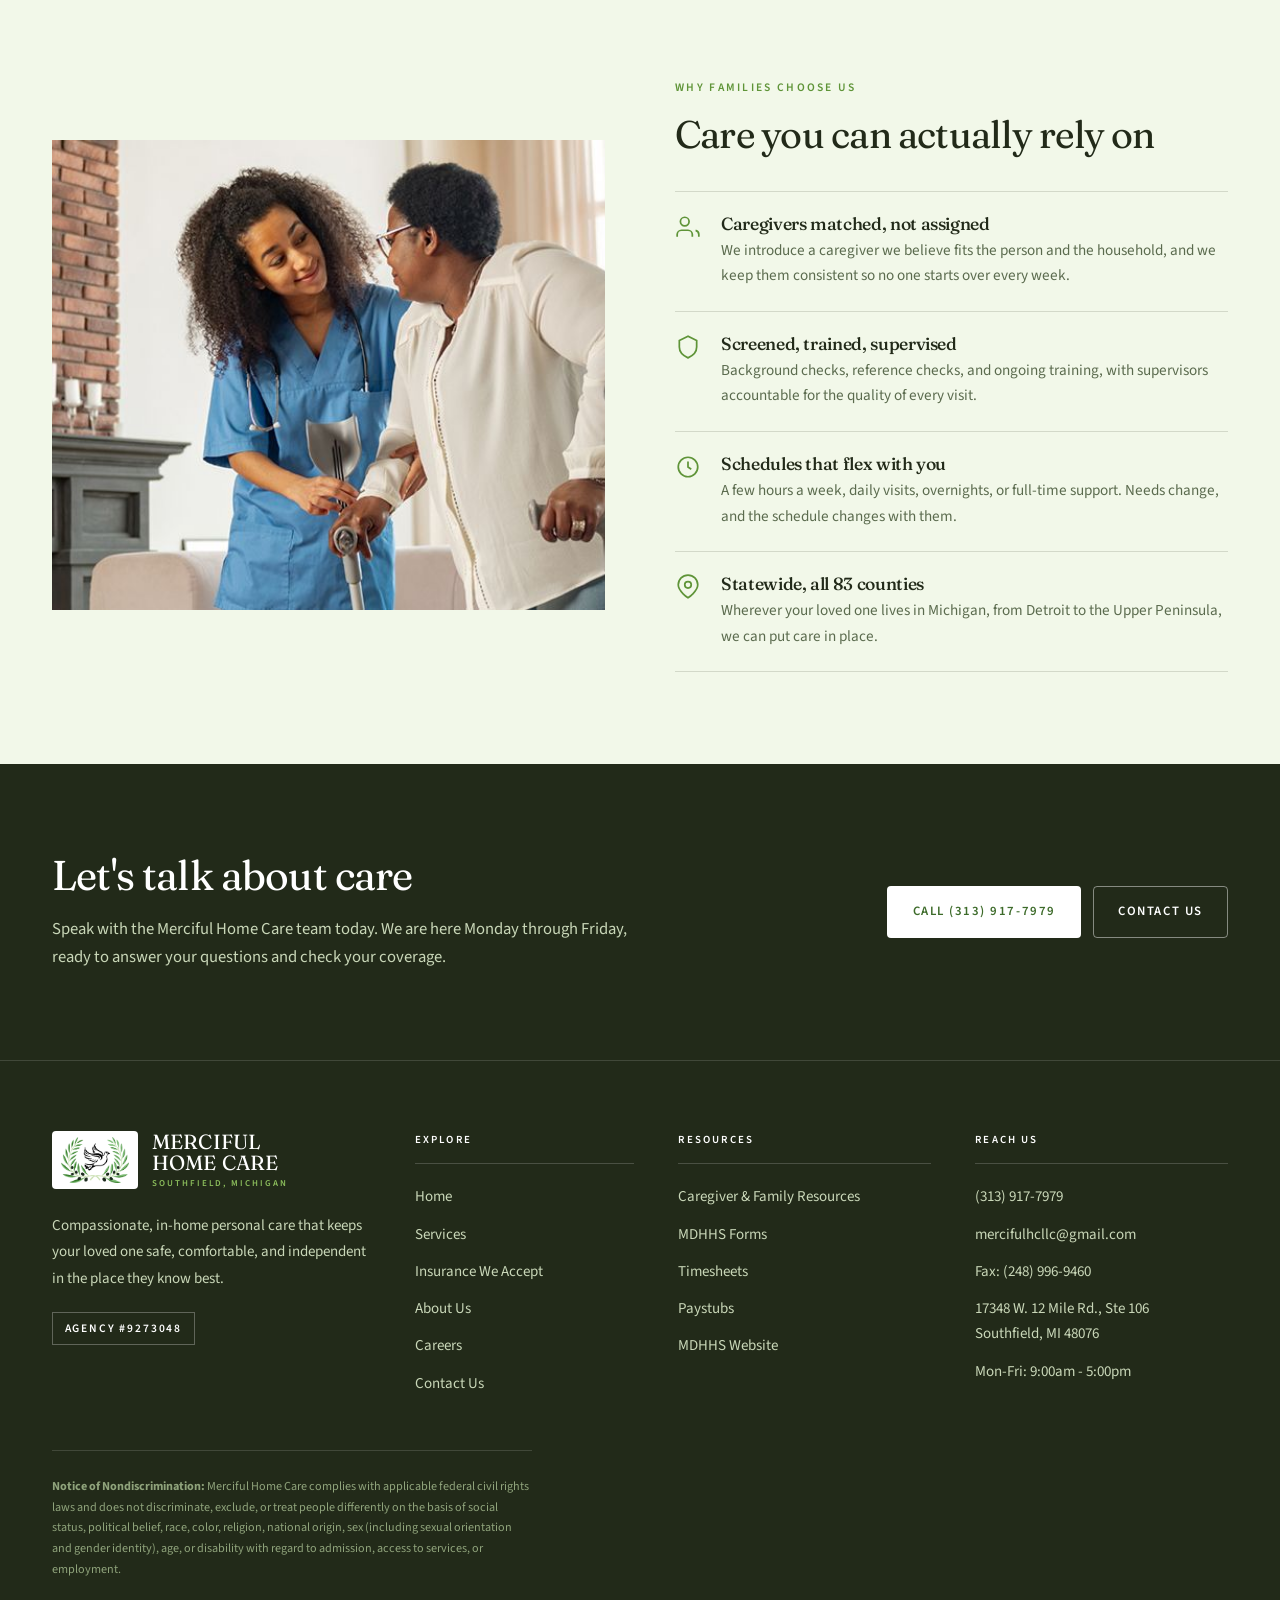
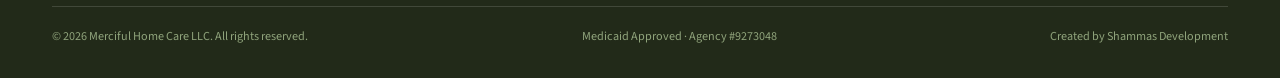
==== commit d84adc17: "Client feedback round: resources, timesheets, new type, logo strip moved up - Move the insurance car" ====
--- a/index.html
+++ b/index.html
@@ -14,7 +14,7 @@
 <link rel="apple-touch-icon" href="assets/img/apple-touch-icon.png">
 <link rel="preconnect" href="https://fonts.googleapis.com">
 <link rel="preconnect" href="https://fonts.gstatic.com" crossorigin>
-<link href="https://fonts.googleapis.com/css2?family=Newsreader:ital,opsz,wght@0,6..72,300;0,6..72,400;0,6..72,500;1,6..72,400&family=Inter:wght@400;500;600;700&display=swap" rel="stylesheet">
+<link href="https://fonts.googleapis.com/css2?family=Fraunces:ital,opsz,wght@0,9..144,400;0,9..144,500;0,9..144,600;1,9..144,400&family=Source+Sans+3:ital,wght@0,400;0,500;0,600;0,700;1,400&display=swap" rel="stylesheet">
 <link rel="stylesheet" href="assets/a11y.css">
 <style>
 :root{
@@ -22,19 +22,19 @@
   --sand:#F2F8E9;--sand-deep:#E4EFD2;--paper:#FFFFFF;
   --ink:#222A19;--ink-soft:#5B6B4E;--line:rgba(34,42,25,.15);--line-soft:rgba(34,42,25,.08);
   --maxw:1240px;--r:4px;
-  --display:"Newsreader",Georgia,"Times New Roman",serif;
-  --body:"Inter",-apple-system,BlinkMacSystemFont,"Segoe UI",sans-serif;
+  --display:"Fraunces",Georgia,"Times New Roman",serif;
+  --body:"Source Sans 3",-apple-system,BlinkMacSystemFont,"Segoe UI",sans-serif;
 }
 *{box-sizing:border-box;margin:0;padding:0}
 html{scroll-behavior:smooth}
-body{font-family:var(--body);color:var(--ink);background:var(--paper);font-size:1.0625rem;line-height:1.7;-webkit-font-smoothing:antialiased;overflow-x:hidden}
+body{font-family:var(--body);color:var(--ink);background:var(--paper);font-size:1.09rem;line-height:1.68;-webkit-font-smoothing:antialiased;overflow-x:hidden}
 img{max-width:100%;display:block}
 a{color:inherit;text-decoration:none}
-h1,h2,h3{font-family:var(--display);font-weight:400;line-height:1.12;letter-spacing:-.015em}
+h1,h2,h3{font-family:var(--display);font-weight:500;line-height:1.14;letter-spacing:-.02em;font-variation-settings:"SOFT" 20,"WONK" 0}
 .wrap{max-width:var(--maxw);margin:0 auto;padding:0 32px}
 .eyebrow{font-family:var(--body);font-weight:600;font-size:.72rem;letter-spacing:.2em;text-transform:uppercase;color:var(--green)}
 .rule{height:1px;background:var(--line);border:0}
-.btn{display:inline-flex;align-items:center;justify-content:center;gap:.6em;font-family:var(--body);font-weight:600;font-size:.8rem;letter-spacing:.12em;text-transform:uppercase;padding:1.12em 1.9em;border-radius:var(--r);border:1px solid transparent;cursor:pointer;transition:background .25s,color .25s,border-color .25s}
+.btn{display:inline-flex;align-items:center;justify-content:center;gap:.6em;white-space:nowrap;font-family:var(--body);font-weight:600;font-size:.8rem;letter-spacing:.12em;text-transform:uppercase;padding:1.12em 1.9em;border-radius:var(--r);border:1px solid transparent;cursor:pointer;transition:background .25s,color .25s,border-color .25s}
 .btn svg{width:1.2em;height:1.2em}
 .btn-solid{background:var(--green-deep);color:#fff}
 .btn-solid:hover{background:var(--ink)}
@@ -59,10 +59,10 @@
 .brand .logo{height:54px;width:auto;flex:none}
 .brand .wm{font-family:var(--display);font-size:1.28rem;line-height:1.02;letter-spacing:.01em;text-transform:uppercase;white-space:nowrap}
 .brand .wm small{display:block;font-family:var(--body);font-weight:600;font-size:.56rem;letter-spacing:.22em;color:var(--green);margin-top:5px}
-nav.links{display:flex;align-items:center;gap:32px}
-nav.links a{font-weight:600;font-size:.76rem;letter-spacing:.13em;text-transform:uppercase;color:var(--ink-soft);padding:6px 0;border-bottom:2px solid transparent;transition:color .2s,border-color .2s}
+nav.links{display:flex;align-items:center;gap:24px}
+nav.links a{font-weight:600;font-size:.72rem;letter-spacing:.1em;text-transform:uppercase;color:var(--ink-soft);padding:6px 0;border-bottom:2px solid transparent;transition:color .2s,border-color .2s}
 nav.links a:hover{color:var(--ink);border-color:var(--green-bright)}
-.p-home nav.links a[href="/"],.p-services nav.links a[href="services"],.p-insurance nav.links a[href="insurance"],.p-about nav.links a[href="about"],.p-careers nav.links a[href="careers"],.p-contact nav.links a[href="contact"]{color:var(--ink);border-color:var(--green-deep)}
+.p-home nav.links a[href="/"],.p-services nav.links a[href="services"],.p-insurance nav.links a[href="insurance"],.p-resources nav.links a[href="resources"],.p-timesheets nav.links a[href="timesheets"],.p-about nav.links a[href="about"],.p-careers nav.links a[href="careers"],.p-contact nav.links a[href="contact"]{color:var(--ink);border-color:var(--green-deep)}
 .nav-cta{display:flex;align-items:center;gap:18px}
 .nav-tel{display:inline-flex;flex-direction:column;line-height:1.15;text-align:right}
 .nav-tel small{font-size:.62rem;letter-spacing:.16em;text-transform:uppercase;color:var(--ink-soft);font-weight:600}
@@ -159,6 +159,9 @@
 .marq-sec .head{display:flex;justify-content:space-between;align-items:flex-end;gap:32px;flex-wrap:wrap;margin-bottom:38px}
 .marq-sec .head h2{font-size:clamp(1.5rem,2.8vw,2.1rem);color:var(--ink);font-weight:400;max-width:16em;margin-top:.35em}
 .marq-sec .head p{color:var(--ink-soft);font-size:.95rem;max-width:26em}
+.marq-top{padding:52px 0 56px;background:var(--sand);border-top:0}
+.marq-top .head{margin-bottom:30px}
+.marq-top .ins{background:#fff}
 .marquee{position:relative;overflow:hidden;-webkit-mask-image:linear-gradient(90deg,transparent,#000 7%,#000 93%,transparent);mask-image:linear-gradient(90deg,transparent,#000 7%,#000 93%,transparent)}
 .marquee-track{display:flex;width:max-content;animation:slide 52s linear infinite}
 .marquee:hover .marquee-track,.marquee:focus-within .marquee-track{animation-play-state:paused}
@@ -217,7 +220,7 @@
 .cta p{color:#C9D7B8;font-size:1.04rem;margin-top:1em;max-width:36em}
 .cta .row{display:flex;gap:12px;flex-wrap:wrap;justify-content:flex-end}
 footer.site{background:var(--ink);color:#C9D7B8;font-size:.94rem;border-top:1px solid rgba(255,255,255,.14)}
-footer.site .top{display:grid;grid-template-columns:1.5fr 1fr 1fr;gap:56px;padding:70px 0 54px}
+footer.site .top{display:grid;grid-template-columns:1.45fr 1fr 1.15fr 1.15fr;gap:44px;padding:70px 0 54px}
 footer.site .brand{color:#fff}
 footer.site .brand .wm small{color:var(--green-bright)}
 footer.site p.about{margin-top:24px;max-width:34em;line-height:1.75}
@@ -248,7 +251,7 @@
  nav.links.open{transform:none}
  nav.links a{font-size:.9rem;padding:18px 0;width:100%;border-bottom:1px solid rgba(255,255,255,.2);border-top:0;color:#fff}
  nav.links a:hover{color:var(--green-bright);border-color:rgba(255,255,255,.2)}
- .p-home nav.links a[href="/"],.p-services nav.links a[href="services"],.p-insurance nav.links a[href="insurance"],.p-about nav.links a[href="about"],.p-careers nav.links a[href="careers"],.p-contact nav.links a[href="contact"]{color:var(--green-bright);border-color:rgba(255,255,255,.2)}
+ .p-home nav.links a[href="/"],.p-services nav.links a[href="services"],.p-insurance nav.links a[href="insurance"],.p-resources nav.links a[href="resources"],.p-timesheets nav.links a[href="timesheets"],.p-about nav.links a[href="about"],.p-careers nav.links a[href="careers"],.p-contact nav.links a[href="contact"]{color:var(--green-bright);border-color:rgba(255,255,255,.2)}
  .menu-btn{display:inline-flex;z-index:70}
  .nav-req{display:none}
  .nav-call{display:inline-flex}
@@ -313,6 +316,17 @@
 .goog-te-banner-frame,.goog-logo-link,.goog-te-gadget span{display:none!important}
 .goog-te-gadget{color:transparent!important}
 body{top:0!important}
+@media(max-width:1180px) and (min-width:901px){
+ nav.links{position:fixed;top:0;right:0;width:min(330px,86vw);height:100vh;height:100dvh;background:var(--green-deep);flex-direction:column;align-items:flex-start;justify-content:flex-start;gap:0;padding:100px 32px;transform:translateX(105%);transition:transform .32s ease;z-index:60;overflow-y:auto}
+ nav.links.open{transform:none}
+ nav.links a{font-size:.9rem;padding:18px 0;width:100%;border-bottom:1px solid rgba(255,255,255,.2);border-top:0;color:#fff}
+ nav.links a:hover{color:var(--green-bright);border-color:rgba(255,255,255,.2)}
+ .p-home nav.links a[href="/"],.p-services nav.links a[href="services"],.p-insurance nav.links a[href="insurance"],.p-resources nav.links a[href="resources"],.p-timesheets nav.links a[href="timesheets"],.p-about nav.links a[href="about"],.p-careers nav.links a[href="careers"],.p-contact nav.links a[href="contact"]{color:var(--green-bright);border-color:rgba(255,255,255,.2)}
+ .menu-btn{display:inline-flex;z-index:70}
+ .nav-req{display:none}
+ .nav-call{display:inline-flex}
+ .nav-tel{display:none}
+}
 </style>
 </head>
 <body class="p-home">
@@ -330,7 +344,7 @@
   <div class="wrap">
     <a class="brand" href="/"><img src="assets/img/logo.png" alt="" class="logo" aria-hidden="true"/><span class="wm">Merciful<br>Home Care<small>Southfield, Michigan</small></span></a>
     <nav class="links" id="links">
-      <a href="/">Home</a><a href="services">Services</a><a href="insurance">Insurance</a><a href="about">About</a><a href="careers">Careers</a><a href="contact">Contact</a>
+      <a href="/">Home</a><a href="services">Services</a><a href="insurance">Insurance</a><a href="resources">Resources</a><a href="timesheets">Timesheets</a><a href="about">About</a><a href="careers">Careers</a><a href="contact">Contact</a>
     </nav>
     <div class="nav-cta">
       <a class="nav-tel" href="tel:+13139177979"><small>Call us</small><b>(313) 917-7979</b></a>
@@ -367,6 +381,18 @@
   </div>
 </div>
 
+<section class="marq-sec marq-top">
+  <div class="wrap">
+    <div class="head reveal">
+      <div><p class="eyebrow">Insurance we accept</p><h2>We accept all insurance companies operating in Michigan</h2></div>
+      <p>Including the plans shown here. Not sure whether your coverage qualifies? Call us and we will verify it for you at no cost.</p>
+    </div>
+  </div>
+  <div class="marquee" role="region" aria-label="Insurance carriers we work with">
+    <div class="marquee-track"><span class="ins" data-logo="mdhhs" data-name="MDHHS">MDHHS</span><span class="ins" data-logo="humana" data-name="Humana">Humana</span><span class="ins" data-logo="amerihealth-caritas" data-name="AmeriHealth Caritas">AmeriHealth Caritas</span><span class="ins" data-logo="aetna" data-name="Aetna">Aetna</span><span class="ins" data-logo="hap-caresource" data-name="HAP CareSource">HAP CareSource</span><span class="ins" data-logo="united-healthcare" data-name="United Healthcare">United Healthcare</span><span class="ins" data-logo="molina" data-name="Molina Healthcare">Molina Healthcare</span><span class="ins" data-logo="wellcare-meridian" data-name="Wellcare by Meridian">Wellcare by Meridian</span><span class="ins" data-logo="priority-health" data-name="Priority Health">Priority Health</span><span class="ins" data-logo="daaa" data-name="Detroit Area Agency on Aging">Detroit Area Agency on Aging</span><span class="ins" data-logo="mdhhs" data-name="MDHHS">MDHHS</span><span class="ins" data-logo="humana" data-name="Humana">Humana</span><span class="ins" data-logo="amerihealth-caritas" data-name="AmeriHealth Caritas">AmeriHealth Caritas</span><span class="ins" data-logo="aetna" data-name="Aetna">Aetna</span><span class="ins" data-logo="hap-caresource" data-name="HAP CareSource">HAP CareSource</span><span class="ins" data-logo="united-healthcare" data-name="United Healthcare">United Healthcare</span><span class="ins" data-logo="molina" data-name="Molina Healthcare">Molina Healthcare</span><span class="ins" data-logo="wellcare-meridian" data-name="Wellcare by Meridian">Wellcare by Meridian</span><span class="ins" data-logo="priority-health" data-name="Priority Health">Priority Health</span><span class="ins" data-logo="daaa" data-name="Detroit Area Agency on Aging">Detroit Area Agency on Aging</span></div>
+  </div>
+</section>
+
 <section class="band">
   <div class="wrap grid2">
     <div class="slab"><span class="num">01</span><p>Who we are</p></div>
@@ -422,17 +448,6 @@
   </div>
 </section>
 
-<section class="marq-sec">
-  <div class="wrap">
-    <div class="head reveal">
-      <div><p class="eyebrow">Insurance we accept</p><h2>We accept all insurance companies operating in Michigan</h2></div>
-      <p>Including the plans shown here. Not sure whether your coverage qualifies? Call us and we will verify it for you at no cost.</p>
-    </div>
-  </div>
-  <div class="marquee" role="region" aria-label="Insurance carriers we work with">
-    <div class="marquee-track"><span class="ins" data-logo="mdhhs" data-name="MDHHS">MDHHS</span><span class="ins" data-logo="humana" data-name="Humana">Humana</span><span class="ins" data-logo="amerihealth-caritas" data-name="AmeriHealth Caritas">AmeriHealth Caritas</span><span class="ins" data-logo="aetna" data-name="Aetna">Aetna</span><span class="ins" data-logo="hap-caresource" data-name="HAP CareSource">HAP CareSource</span><span class="ins" data-logo="united-healthcare" data-name="United Healthcare">United Healthcare</span><span class="ins" data-logo="molina" data-name="Molina Healthcare">Molina Healthcare</span><span class="ins" data-logo="wellcare-meridian" data-name="Wellcare by Meridian">Wellcare by Meridian</span><span class="ins" data-logo="priority-health" data-name="Priority Health">Priority Health</span><span class="ins" data-logo="daaa" data-name="Detroit Area Agency on Aging">Detroit Area Agency on Aging</span><span class="ins" data-logo="mdhhs" data-name="MDHHS">MDHHS</span><span class="ins" data-logo="humana" data-name="Humana">Humana</span><span class="ins" data-logo="amerihealth-caritas" data-name="AmeriHealth Caritas">AmeriHealth Caritas</span><span class="ins" data-logo="aetna" data-name="Aetna">Aetna</span><span class="ins" data-logo="hap-caresource" data-name="HAP CareSource">HAP CareSource</span><span class="ins" data-logo="united-healthcare" data-name="United Healthcare">United Healthcare</span><span class="ins" data-logo="molina" data-name="Molina Healthcare">Molina Healthcare</span><span class="ins" data-logo="wellcare-meridian" data-name="Wellcare by Meridian">Wellcare by Meridian</span><span class="ins" data-logo="priority-health" data-name="Priority Health">Priority Health</span><span class="ins" data-logo="daaa" data-name="Detroit Area Agency on Aging">Detroit Area Agency on Aging</span></div>
-  </div>
-</section>
 
 <section class="band">
   <div class="wrap grid2">
@@ -482,7 +497,7 @@
         <p class="about">Compassionate, in-home personal care that keeps your loved one safe, comfortable, and independent in the place they know best.</p>
         <span class="agency">Agency #9273048</span>
       </div>
-      <div><h4>Explore</h4><ul><li><a href="/">Home</a></li><li><a href="services">Services</a></li><li><a href="insurance">Insurance We Accept</a></li><li><a href="about">About Us</a></li><li><a href="careers">Careers</a></li><li><a href="contact">Contact Us</a></li></ul></div>
+      <div><h4>Explore</h4><ul><li><a href="/">Home</a></li><li><a href="services">Services</a></li><li><a href="insurance">Insurance We Accept</a></li><li><a href="about">About Us</a></li><li><a href="careers">Careers</a></li><li><a href="contact">Contact Us</a></li></ul></div><div><h4>Resources</h4><ul><li><a href="resources">Caregiver &amp; Family Resources</a></li><li><a href="resources#forms">MDHHS Forms</a></li><li><a href="timesheets">Timesheets</a></li><li><a href="timesheets#paystubs">Paystubs</a></li><li><a href="https://www.michigan.gov/mdhhs" target="_blank" rel="noopener">MDHHS Website</a></li></ul></div>
       <div><h4>Reach Us</h4><ul><li><a href="tel:+13139177979">(313) 917-7979</a></li><li><a href="mailto:mercifulhcllc@gmail.com">mercifulhcllc@gmail.com</a></li><li>Fax: (248) 996-9460</li><li><a href="https://maps.google.com/maps?q=17348+W.+12+Mile+Rd.+Southfield+MI+48076" target="_blank" rel="noopener">17348 W. 12 Mile Rd., Ste 106<br>Southfield, MI 48076</a></li><li>Mon-Fri: 9:00am - 5:00pm</li></ul></div>
     </div>
     <p class="notice"><strong>Notice of Nondiscrimination:</strong> Merciful Home Care complies with applicable federal civil rights laws and does not discriminate, exclude, or treat people differently on the basis of social status, political belief, race, color, religion, national origin, sex (including sexual orientation and gender identity), age, or disability with regard to admission, access to services, or employment.</p>
@@ -502,11 +517,17 @@
   /* Insurance logos: drop a PNG named <slug>.png into assets/img/insurance/ and it
      replaces the text wordmark automatically. No HTML edit, no broken images. */
   document.querySelectorAll('[data-logo]').forEach(el=>{
-    const im=new Image();
-    im.alt=el.dataset.name||'';
-    im.loading='lazy';
-    im.onload=()=>{el.textContent='';el.appendChild(im);};
-    im.src='assets/img/insurance/'+el.dataset.logo+'.png';
+    const exts=['png','svg','jpg'];
+    const tryExt=(i)=>{
+      if(i>=exts.length)return;
+      const im=new Image();
+      im.alt=el.dataset.name||'';
+      im.loading='lazy';
+      im.onload=()=>{el.textContent='';el.appendChild(im);};
+      im.onerror=()=>tryExt(i+1);
+      im.src='assets/img/insurance/'+el.dataset.logo+'.'+exts[i];
+    };
+    tryExt(0);
   });
 </script>
 
